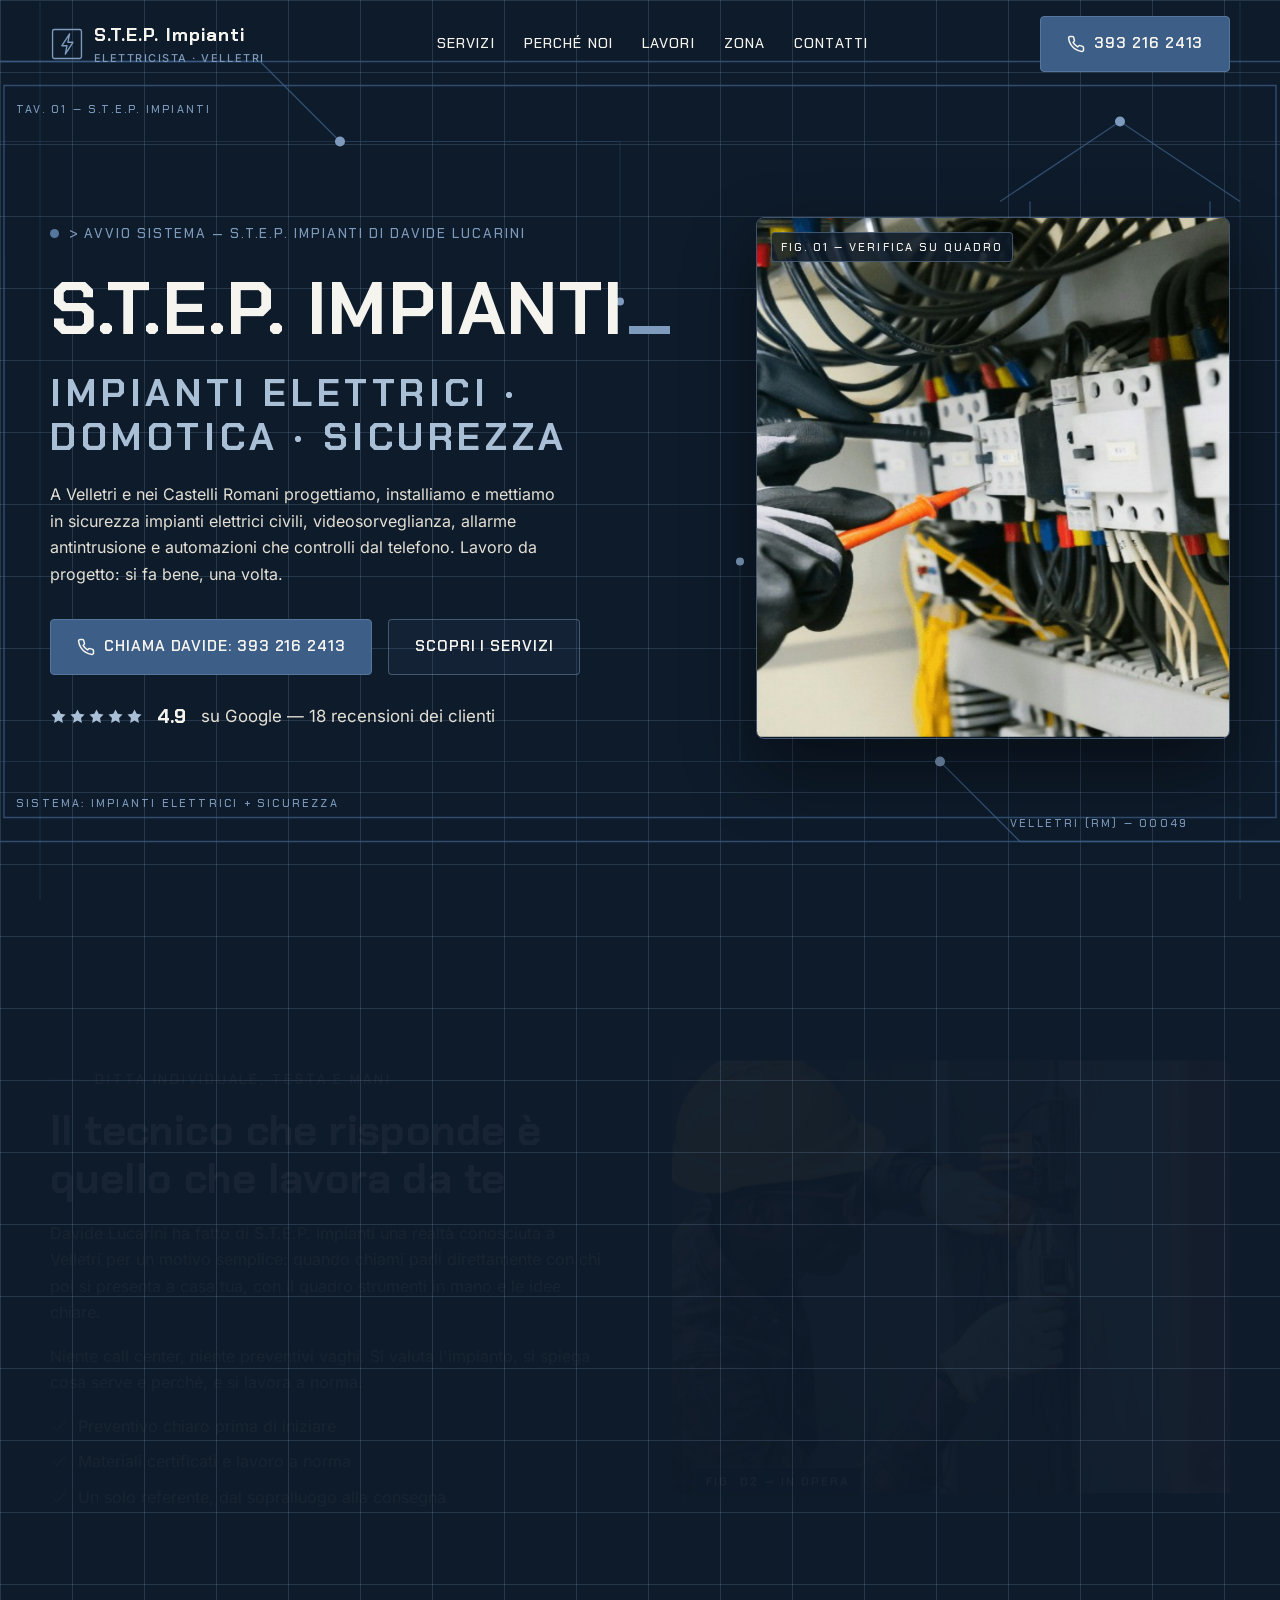
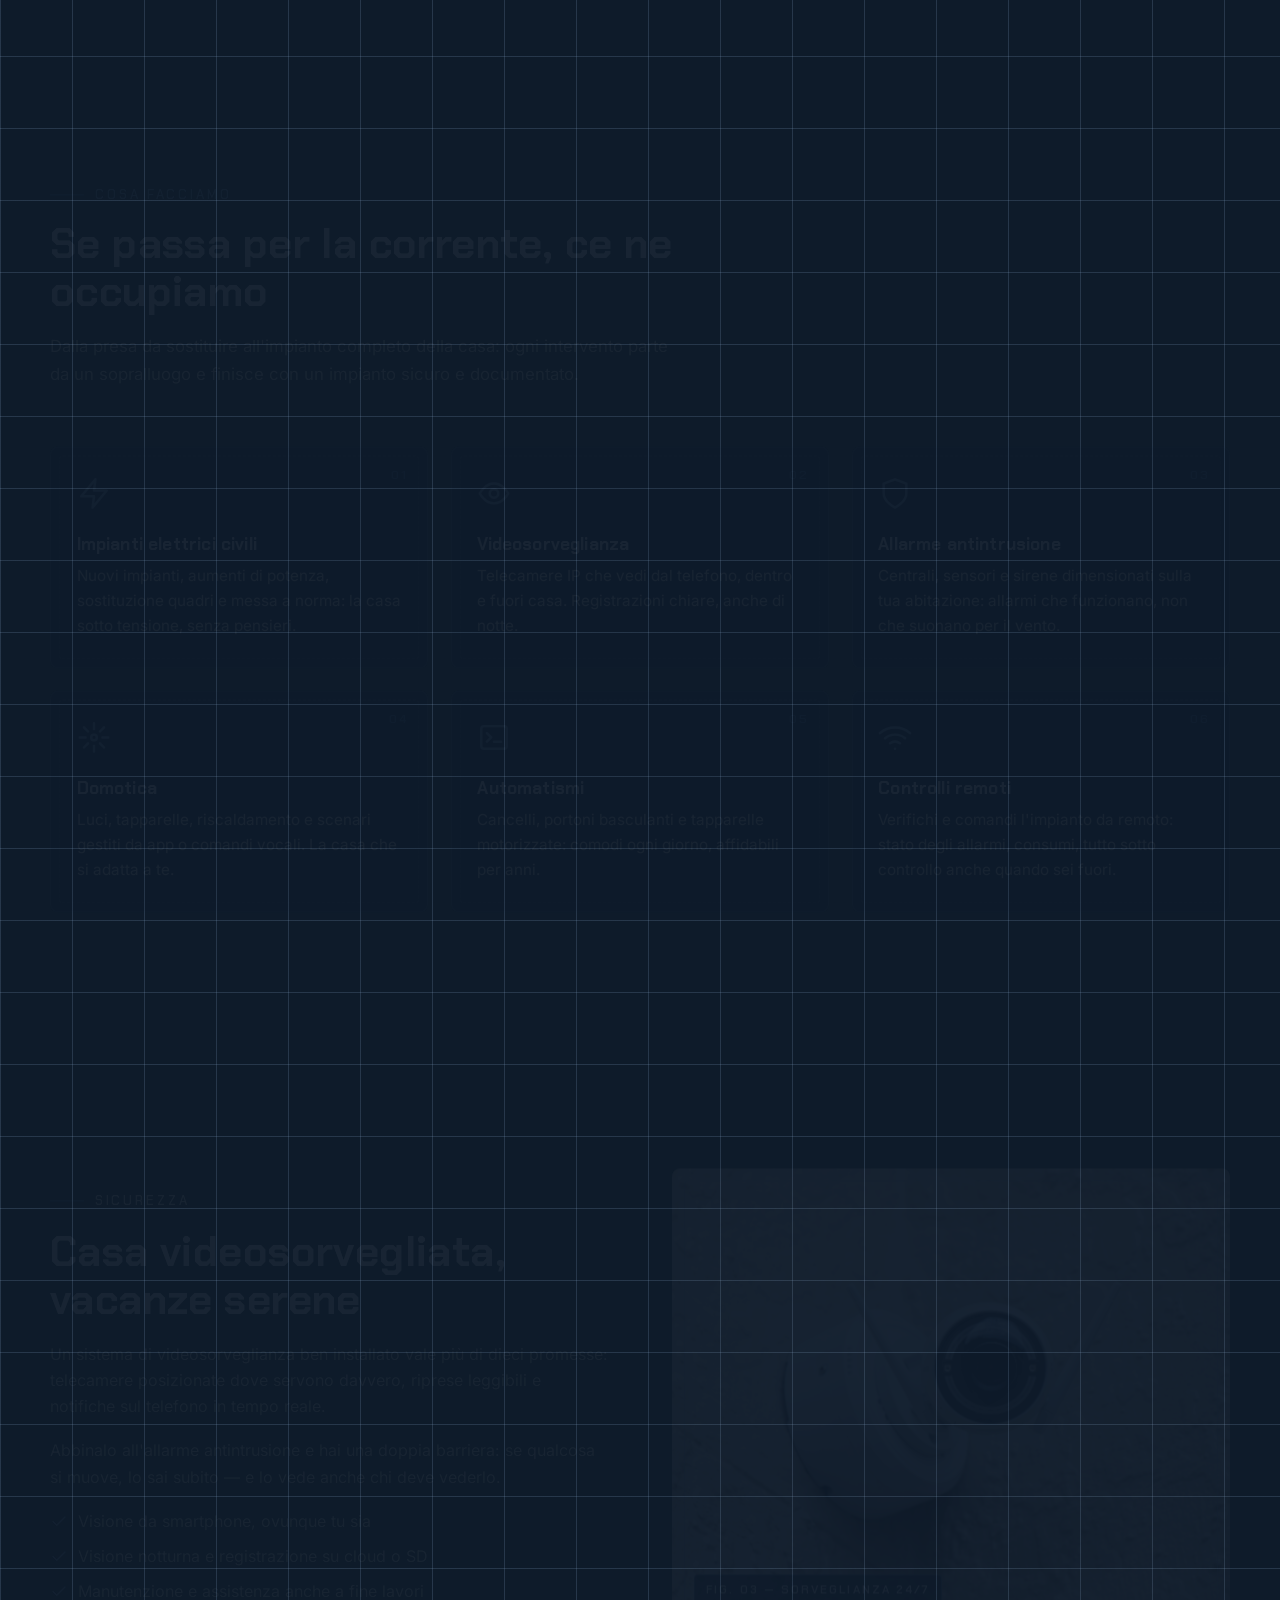
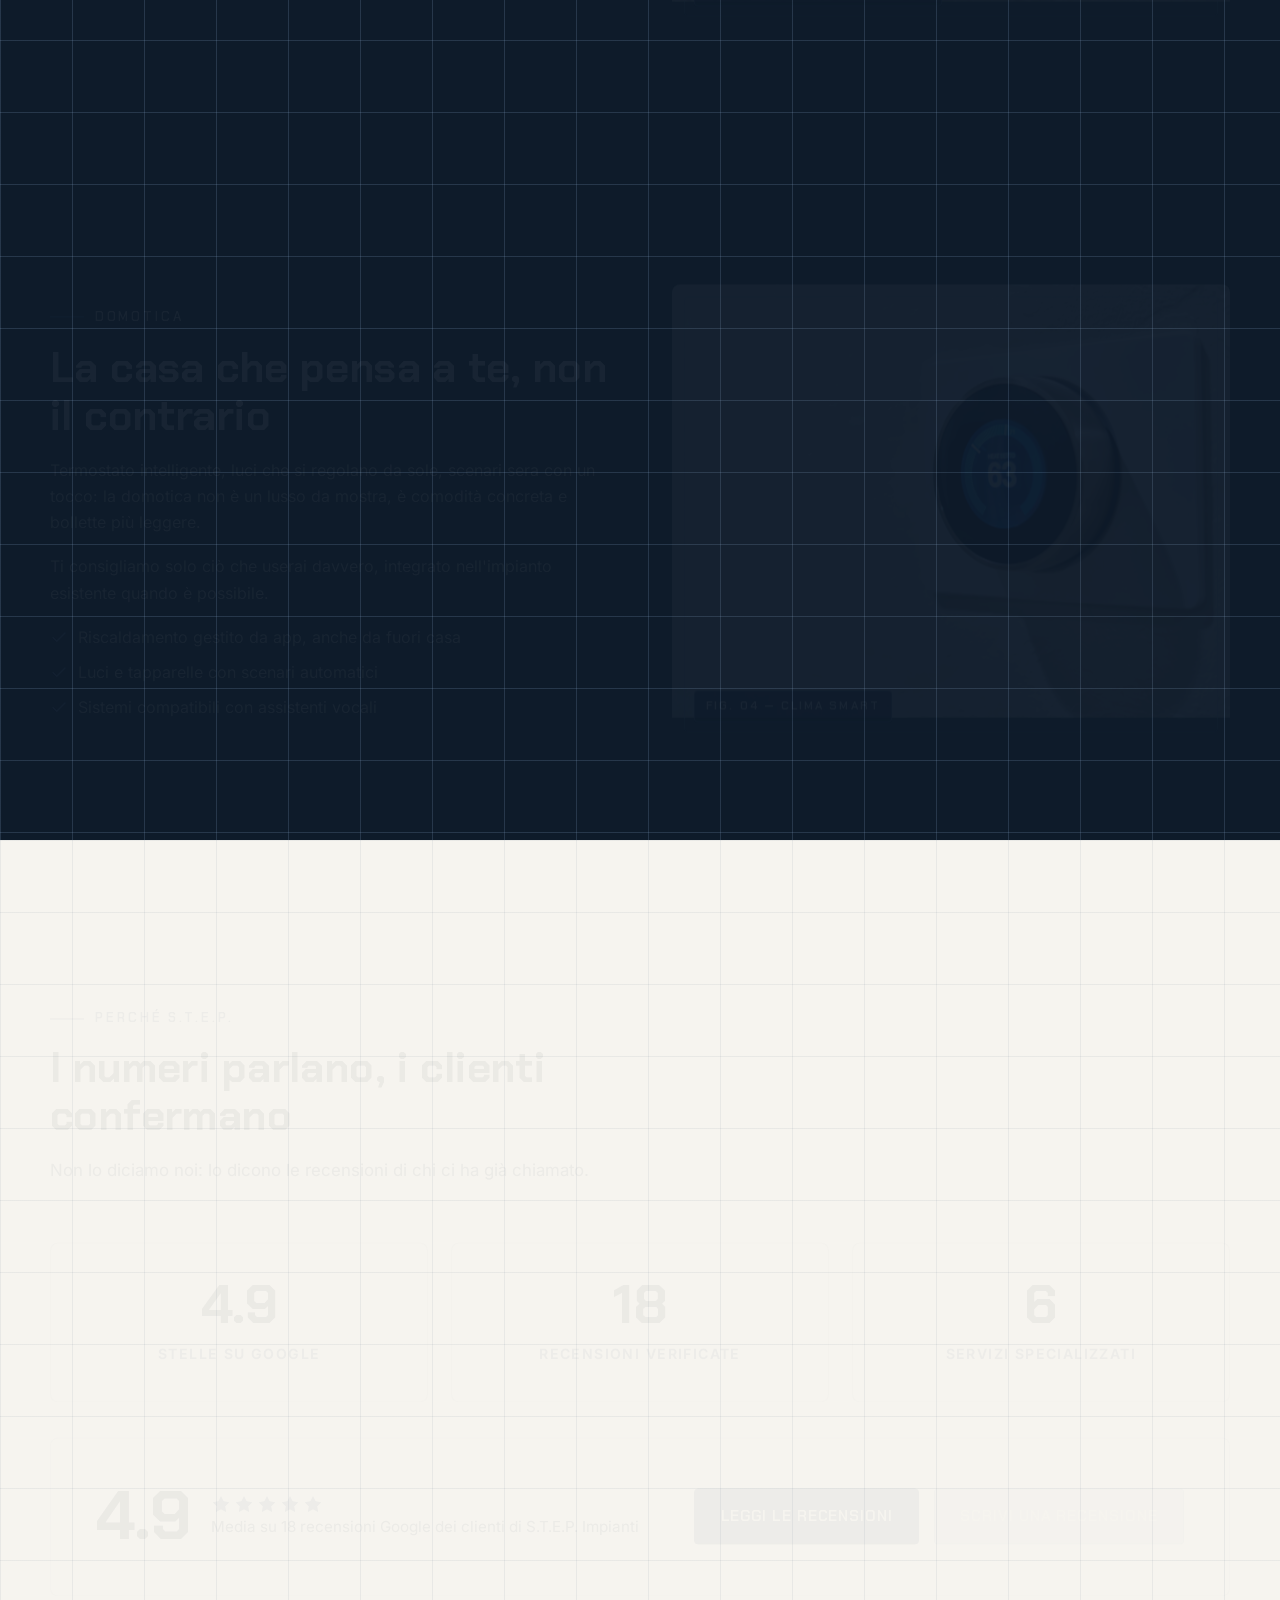
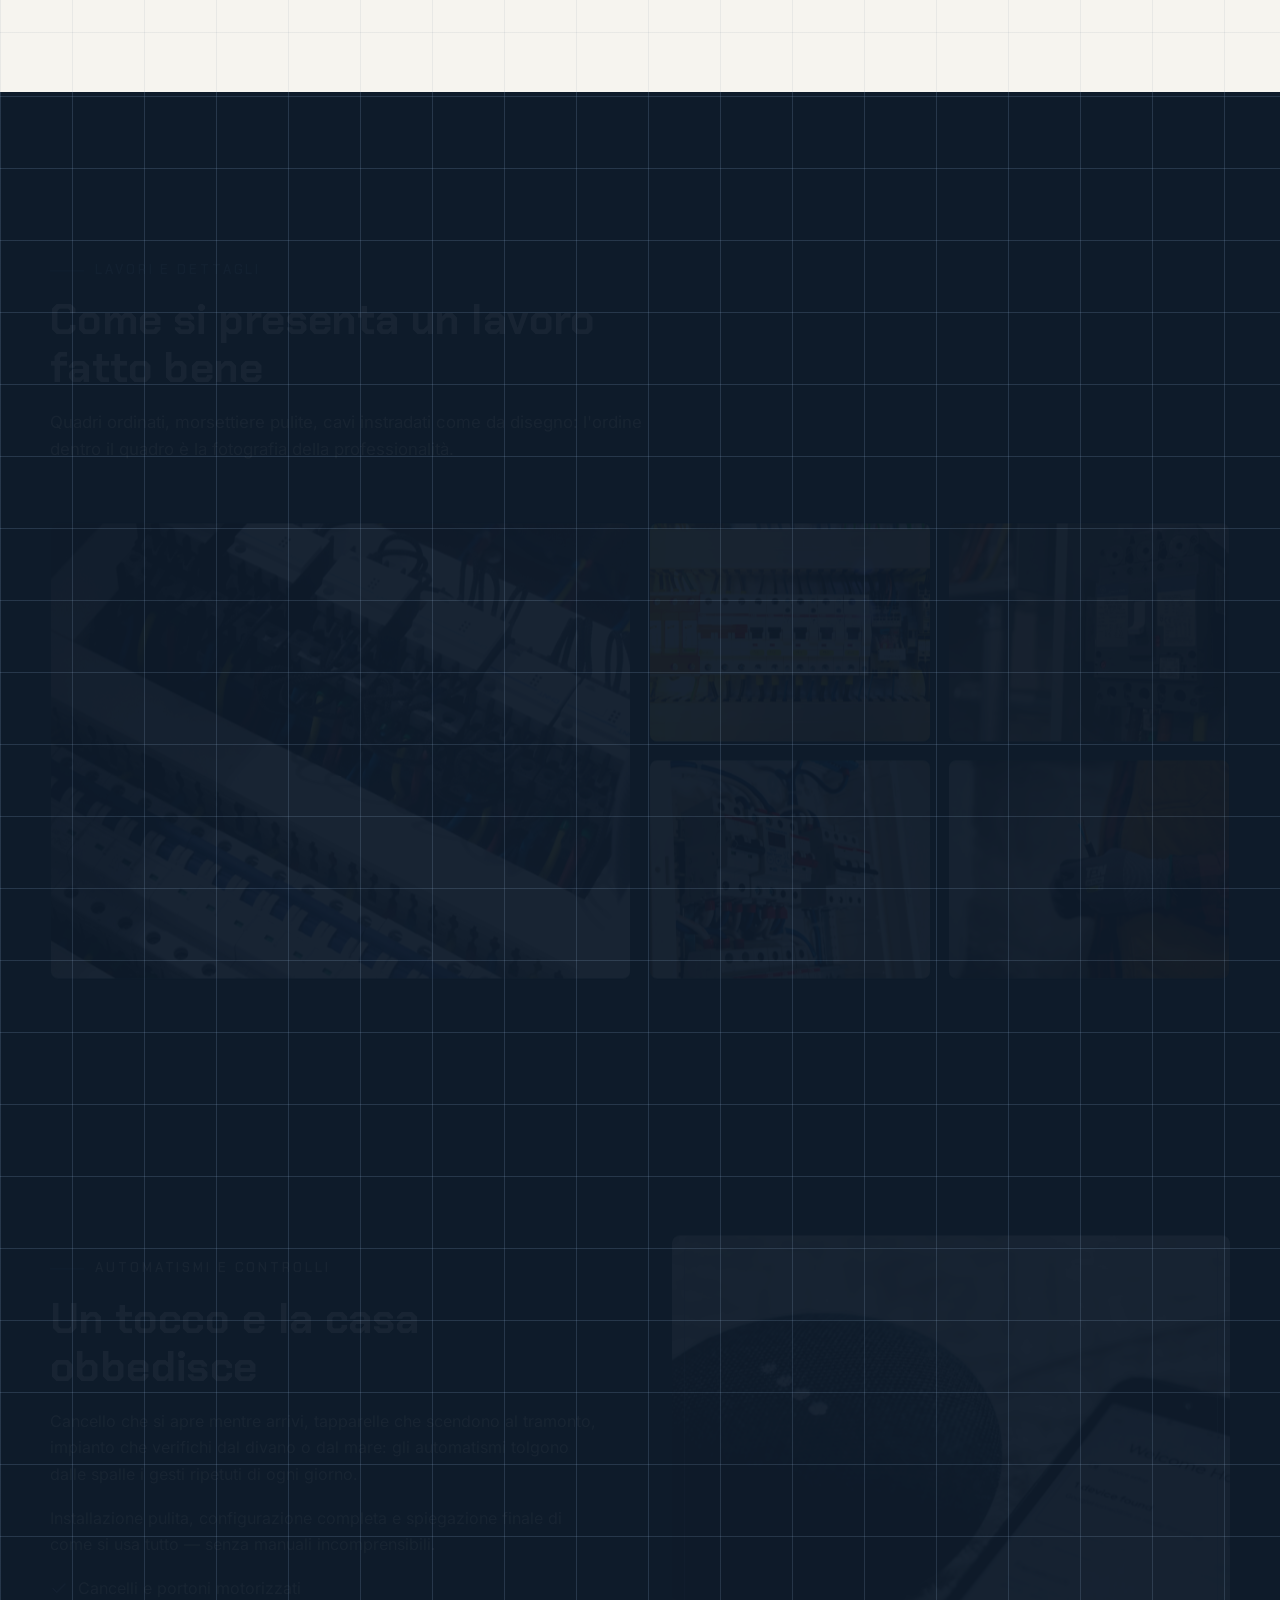
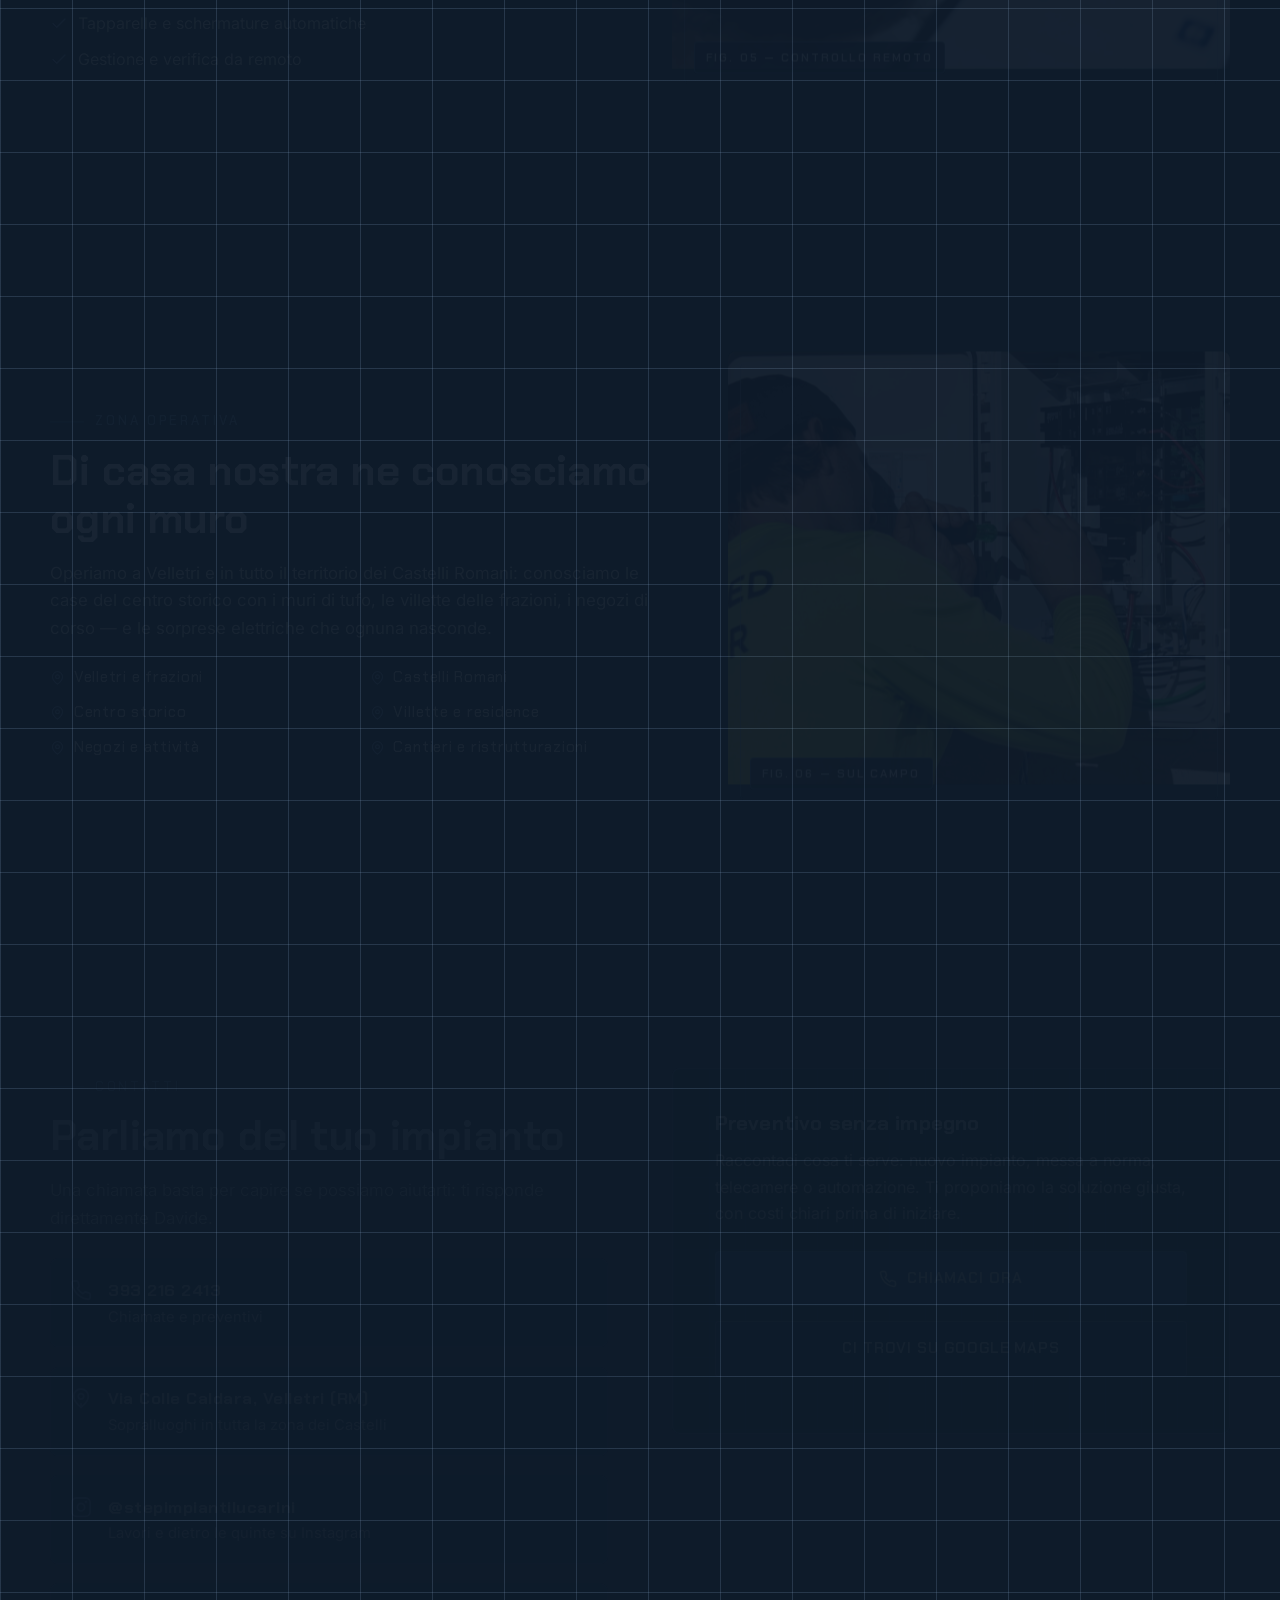
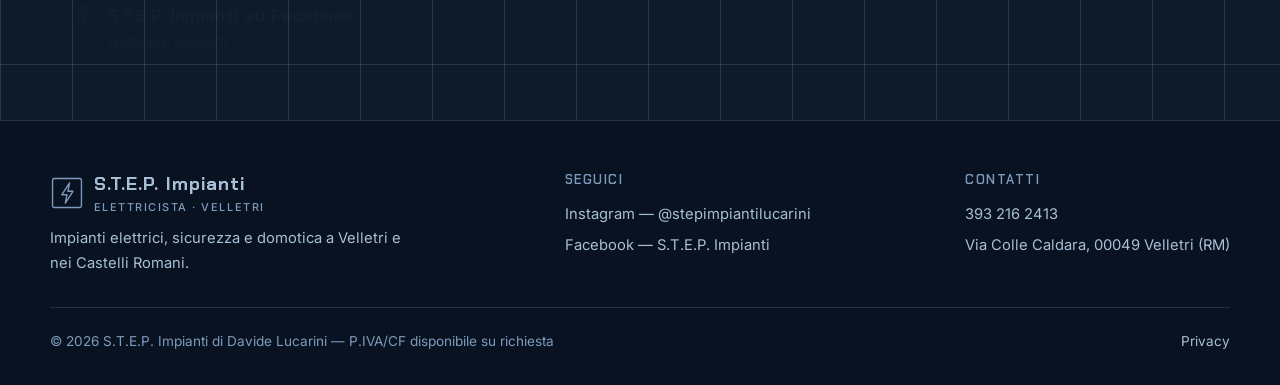
==== index.html @ d6578de4 "Sito demo STEP Impianti — one-page premium (GSAP+Lenis, blueprint tecnico)" ====
<!DOCTYPE html>
<html lang="it">
<head>
<meta charset="UTF-8">
<meta name="viewport" content="width=device-width, initial-scale=1.0">
<title>S.T.E.P. Impianti — Elettricista a Velletri | Impianti, Domotica, Sicurezza</title>
<meta name="description" content="S.T.E.P. Impianti di Davide Lucarini, elettricista a Velletri: impianti elettrici civili, videosorveglianza, allarme antintrusione, domotica e automatismi. 4.9 stelle su Google. Chiama il 393 216 2413 per un preventivo.">
<link rel="canonical" href="https://dawiddroz.github.io/step-impianti-velletri/">
<meta property="og:type" content="website">
<meta property="og:title" content="S.T.E.P. Impianti — Elettricista a Velletri">
<meta property="og:description" content="Impianti elettrici, videosorveglianza, domotica e automatismi a Velletri e nei Castelli Romani. 4.9 stelle su 18 recensioni Google.">
<meta property="og:url" content="https://dawiddroz.github.io/step-impianti-velletri/">
<meta property="og:image" content="https://dawiddroz.github.io/step-impianti-velletri/img/hero-impianto.jpg">
<meta property="og:locale" content="it_IT">
<meta name="theme-color" content="#0E1B2A">

<link rel="preload" href="fonts/ChakraPetch-700.woff2" as="font" type="font/woff2" crossorigin>
<link rel="preload" href="fonts/Inter-400.woff2" as="font" type="font/woff2" crossorigin>
<link rel="stylesheet" href="fonts/fonts.css">
<link rel="stylesheet" href="css/variables.css">
<link rel="stylesheet" href="css/base.css">
<link rel="stylesheet" href="css/components.css">
<link rel="icon" href="data:image/svg+xml,%3Csvg xmlns='http://www.w3.org/2000/svg' viewBox='0 0 32 32'%3E%3Crect width='32' height='32' fill='%230E1B2A'/%3E%3Cpath d='M18 4 8 18h6l-2 10L24 13h-6l2-9z' fill='%237E9BBD'/%3E%3C/svg%3E">
<script>document.documentElement.classList.add('js');</script>
<style>
  /* Anti-flash: nascosto solo se JS è attivo; noscript + safety net ripristinano */
  html.js [data-reveal] { opacity: 0; }
</style>
<noscript><style>html.js [data-reveal] { opacity: 1 !important; }</style></noscript>

<script type="application/ld+json">
{
  "@context": "https://schema.org",
  "@type": "LocalBusiness",
  "@id": "https://dawiddroz.github.io/step-impianti-velletri/#business",
  "name": "S.T.E.P. Impianti di Davide Lucarini",
  "description": "Impianti elettrici civili, videosorveglianza, allarme antintrusione, domotica e automatismi a Velletri e nei Castelli Romani.",
  "telephone": "+393932162413",
  "url": "https://dawiddroz.github.io/step-impianti-velletri/",
  "image": "https://dawiddroz.github.io/step-impianti-velletri/img/hero-impianto.jpg",
  "priceRange": "$$",
  "address": {
    "@type": "PostalAddress",
    "streetAddress": "Via Colle Caldara",
    "addressLocality": "Velletri",
    "postalCode": "00049",
    "addressRegion": "RM",
    "addressCountry": "IT"
  },
  "geo": { "@type": "GeoCoordinates", "latitude": 41.6928763, "longitude": 12.7586155 },
  "sameAs": [
    "https://www.instagram.com/stepimpiantilucarini",
    "https://www.facebook.com/stepimpiantilucarini"
  ],
  "aggregateRating": {
    "@type": "AggregateRating",
    "ratingValue": "4.9",
    "reviewCount": "18",
    "bestRating": "5"
  },
  "makesOffer": [
    { "@type": "Offer", "itemOffered": { "@type": "Service", "name": "Impianti elettrici civili" } },
    { "@type": "Offer", "itemOffered": { "@type": "Service", "name": "Videosorveglianza" } },
    { "@type": "Offer", "itemOffered": { "@type": "Service", "name": "Allarme antintrusione" } },
    { "@type": "Offer", "itemOffered": { "@type": "Service", "name": "Domotica" } },
    { "@type": "Offer", "itemOffered": { "@type": "Service", "name": "Automatismi e controlli remoti" } }
  ]
}
</script>
</head>
<body>

<!-- ============ NAVBAR ============ -->
<header class="navbar" id="navbar">
  <div class="container navbar__inner">
    <a class="brand" href="#top" aria-label="S.T.E.P. Impianti — torna su">
      <svg class="brand__mark" viewBox="0 0 40 40" fill="none" stroke="currentColor" stroke-width="1.6" aria-hidden="true">
        <rect x="3" y="3" width="34" height="34" rx="2"/>
        <path d="M23 8 14 22h6l-2 10 9-14h-6l2-10z" stroke-linejoin="round"/>
      </svg>
      <span>S.T.E.P. Impianti<small>Elettricista · Velletri</small></span>
    </a>
    <nav class="nav-links" id="navLinks" aria-label="Navigazione principale">
      <a href="#servizi">Servizi</a>
      <a href="#perche">Perché noi</a>
      <a href="#galleria">Lavori</a>
      <a href="#zona">Zona</a>
      <a href="#contatti">Contatti</a>
    </nav>
    <a class="btn btn--primary navbar__cta" href="tel:+393932162413">
      <svg viewBox="0 0 24 24" fill="none" stroke="currentColor" stroke-width="2" stroke-linecap="round" stroke-linejoin="round" aria-hidden="true"><path d="M22 16.92v3a2 2 0 0 1-2.18 2 19.79 19.79 0 0 1-8.63-3.07 19.5 19.5 0 0 1-6-6 19.79 19.79 0 0 1-3.07-8.67A2 2 0 0 1 4.11 2h3a2 2 0 0 1 2 1.72c.13.96.36 1.9.7 2.81a2 2 0 0 1-.45 2.11L8.09 9.91a16 16 0 0 0 6 6l1.27-1.27a2 2 0 0 1 2.11-.45c.91.34 1.85.57 2.81.7A2 2 0 0 1 22 16.92z"/></svg>
      393 216 2413
    </a>
    <button class="nav-toggle" id="navToggle" aria-expanded="false" aria-controls="navLinks" aria-label="Apri menu">
      <svg viewBox="0 0 24 24" width="20" height="20" fill="none" stroke="currentColor" stroke-width="2" stroke-linecap="round" aria-hidden="true"><path d="M3 6h18M3 12h18M3 18h18"/></svg>
    </button>
  </div>
</header>

<main id="top">

<!-- ============ HERO — firma: griglia blueprint che si disegna + typing ============ -->
<section class="hero" id="hero">
  <svg class="hero__grid-svg" id="blueprintSvg" viewBox="0 0 1440 900" preserveAspectRatio="xMidYMid slice" aria-hidden="true">
    <!-- reticolo principale -->
    <path class="bp-line bp-line--dim" d="M120 0 V900"/>
    <path class="bp-line bp-line--dim" d="M1320 0 V900"/>
    <path class="bp-line bp-line--dim" d="M0 140 H1440"/>
    <path class="bp-line bp-line--dim" d="M0 760 H1440"/>
    <!-- cornice progetto -->
    <path class="bp-line" d="M60 60 H1380 V840 H60 Z"/>
    <path class="bp-line" d="M84 84 H1356 V816 H84 Z"/>
    <!-- traguardi/circuiti -->
    <path class="bp-line" d="M60 60 L340 60 L420 140"/>
    <path class="bp-line" d="M1380 840 L1100 840 L1020 760"/>
    <path class="bp-line bp-line--dim" d="M420 140 H700 V300"/>
    <path class="bp-line bp-line--dim" d="M1020 760 H820 V560"/>
    <!-- simbolo casa tecnica -->
    <path class="bp-line" d="M1080 200 L1200 120 L1320 200"/>
    <path class="bp-line" d="M1110 200 V320 H1290 V200"/>
    <path class="bp-line bp-line--dim" d="M1140 320 V260 H1200 V320"/>
    <path class="bp-line bp-line--dim" d="M1230 250 H1265 M1230 280 H1265"/>
    <!-- fulmine -->
    <path class="bp-line" d="M1196 236 L1176 276 H1196 L1184 308 L1216 262 H1196 L1208 236 Z"/>
    <!-- nodi -->
    <circle class="bp-node" cx="420" cy="140" r="5"/>
    <circle class="bp-node" cx="1020" cy="760" r="5"/>
    <circle class="bp-node" cx="700" cy="300" r="4"/>
    <circle class="bp-node" cx="820" cy="560" r="4"/>
    <circle class="bp-node" cx="1200" cy="120" r="5"/>
    <!-- scritte da tavolo tecnico -->
    <text class="bp-label" x="96" y="806">SISTEMA: IMPIANTI ELETTRICI + SICUREZZA</text>
    <text class="bp-label" x="1090" y="826">VELLETRI (RM) — 00049</text>
    <text class="bp-label" x="96" y="112">TAV. 01 — S.T.E.P. IMPIANTI</text>
  </svg>

  <div class="container hero__inner">
    <div class="hero__copy">
      <p class="hero__terminal" data-reveal>&gt; AVVIO SISTEMA — S.T.E.P. IMPIANTI DI DAVIDE LUCARINI</p>
      <h1 class="hero__title">
        <span class="type-line" id="typeLine"><span class="caret" id="typeCaret"></span></span>
        <span class="reveal-line" data-reveal>IMPIANTI ELETTRICI · DOMOTICA · SICUREZZA</span>
      </h1>
      <p class="hero__sub" data-reveal>A Velletri e nei Castelli Romani progettiamo, installiamo e mettiamo in sicurezza impianti elettrici civili, videosorveglianza, allarme antintrusione e automazioni che controlli dal telefono. Lavoro da progetto: si fa bene, una volta.</p>
      <div class="hero__cta" data-reveal>
        <a class="btn btn--primary" href="tel:+393932162413">
          <svg viewBox="0 0 24 24" fill="none" stroke="currentColor" stroke-width="2" stroke-linecap="round" stroke-linejoin="round" aria-hidden="true"><path d="M22 16.92v3a2 2 0 0 1-2.18 2 19.79 19.79 0 0 1-8.63-3.07 19.5 19.5 0 0 1-6-6 19.79 19.79 0 0 1-3.07-8.67A2 2 0 0 1 4.11 2h3a2 2 0 0 1 2 1.72c.13.96.36 1.9.7 2.81a2 2 0 0 1-.45 2.11L8.09 9.91a16 16 0 0 0 6 6l1.27-1.27a2 2 0 0 1 2.11-.45c.91.34 1.85.57 2.81.7A2 2 0 0 1 22 16.92z"/></svg>
          Chiama Davide: 393 216 2413
        </a>
        <a class="btn btn--ghost" href="#servizi">Scopri i servizi</a>
      </div>
      <div class="hero__rating" data-reveal>
        <span class="stars" aria-hidden="true">
          <svg viewBox="0 0 24 24" fill="currentColor"><path d="M12 2l3.09 6.26L22 9.27l-5 4.87 1.18 6.88L12 17.77l-6.18 3.25L7 14.14 2 9.27l6.91-1.01z"/></svg>
          <svg viewBox="0 0 24 24" fill="currentColor"><path d="M12 2l3.09 6.26L22 9.27l-5 4.87 1.18 6.88L12 17.77l-6.18 3.25L7 14.14 2 9.27l6.91-1.01z"/></svg>
          <svg viewBox="0 0 24 24" fill="currentColor"><path d="M12 2l3.09 6.26L22 9.27l-5 4.87 1.18 6.88L12 17.77l-6.18 3.25L7 14.14 2 9.27l6.91-1.01z"/></svg>
          <svg viewBox="0 0 24 24" fill="currentColor"><path d="M12 2l3.09 6.26L22 9.27l-5 4.87 1.18 6.88L12 17.77l-6.18 3.25L7 14.14 2 9.27l6.91-1.01z"/></svg>
          <svg viewBox="0 0 24 24" fill="currentColor"><path d="M12 2l3.09 6.26L22 9.27l-5 4.87 1.18 6.88L12 17.77l-6.18 3.25L7 14.14 2 9.27l6.91-1.01z"/></svg>
        </span>
        <strong><span data-counter="4.9" data-decimals="1">0.0</span></strong>
        <span class="lead">su Google — <span data-counter="18">0</span> recensioni dei clienti</span>
      </div>
    </div>
    <figure class="hero__media" data-reveal data-parallax>
      <img src="img/hero-impianto.jpg" alt="Tecnico al lavoro su quadro elettrico con multimetro" width="1600" height="1200" fetchpriority="high">
      <figcaption>FIG. 01 — VERIFICA SU QUADRO</figcaption>
    </figure>
  </div>
</section>

<!-- ============ CHI SIAMO ============ -->
<section class="section" id="chi-siamo">
  <div class="container zigzag">
    <div class="zigzag__body" data-reveal>
      <p class="kicker">Ditta individuale, testa e mani</p>
      <h2 class="section-title">Il tecnico che risponde è quello che lavora da te</h2>
      <p>Davide Lucarini ha fatto di S.T.E.P. Impianti una realtà conosciuta a Velletri per un motivo semplice: quando chiami parli direttamente con chi poi si presenta a casa tua, con il quadro strumenti in mano e le idee chiare.</p>
      <p>Niente call center, niente preventivi vaghi. Si valuta l'impianto, si spiega cosa serve e perché, e si lavora a norma.</p>
      <ul class="check-list">
        <li><svg viewBox="0 0 24 24" fill="none" stroke="currentColor" stroke-width="2" stroke-linecap="round" stroke-linejoin="round"><path d="M20 6 9 17l-5-5"/></svg>Preventivo chiaro prima di iniziare</li>
        <li><svg viewBox="0 0 24 24" fill="none" stroke="currentColor" stroke-width="2" stroke-linecap="round" stroke-linejoin="round"><path d="M20 6 9 17l-5-5"/></svg>Materiali certificati e lavoro a norma</li>
        <li><svg viewBox="0 0 24 24" fill="none" stroke="currentColor" stroke-width="2" stroke-linecap="round" stroke-linejoin="round"><path d="M20 6 9 17l-5-5"/></svg>Un solo referente, dal sopralluogo alla consegna</li>
      </ul>
    </div>
    <figure class="zigzag__media" data-reveal data-parallax>
      <img src="img/lavoro-cablaggi.jpg" alt="Elettricista con casco al lavoro sui cablaggi" loading="lazy" width="1600" height="1068">
      <span class="fig-tag">FIG. 02 — IN OPERA</span>
    </figure>
  </div>
</section>

<!-- ============ SERVIZI ============ -->
<section class="section" id="servizi">
  <div class="container">
    <div class="section-head" data-reveal>
      <p class="kicker">Cosa facciamo</p>
      <h2 class="section-title">Se passa per la corrente, ce ne occupiamo</h2>
      <p class="lead">Dalla presa da sostituire all'impianto completo della casa: ogni intervento parte da un sopralluogo e finisce con un impianto sicuro e documentato.</p>
    </div>
    <div class="services-grid" id="servicesGrid">
      <article class="service-card" data-reveal>
        <span class="card-num">01</span>
        <svg viewBox="0 0 24 24" fill="none" stroke="currentColor" stroke-width="1.7" stroke-linecap="round" stroke-linejoin="round" aria-hidden="true"><path d="M13 2 3 14h9l-1 8 10-12h-9l1-8z"/></svg>
        <h3>Impianti elettrici civili</h3>
        <p>Nuovi impianti, aumenti di potenza, sostituzione quadri e messa a norma: la casa sotto tensione, senza pensieri.</p>
      </article>
      <article class="service-card" data-reveal>
        <span class="card-num">02</span>
        <svg viewBox="0 0 24 24" fill="none" stroke="currentColor" stroke-width="1.7" stroke-linecap="round" stroke-linejoin="round" aria-hidden="true"><path d="M2 12s3.5-7 10-7 10 7 10 7-3.5 7-10 7-10-7-10-7z"/><circle cx="12" cy="12" r="3"/></svg>
        <h3>Videosorveglianza</h3>
        <p>Telecamere IP che vedi dal telefono, dentro e fuori casa. Registrazioni chiare, anche di notte.</p>
      </article>
      <article class="service-card" data-reveal>
        <span class="card-num">03</span>
        <svg viewBox="0 0 24 24" fill="none" stroke="currentColor" stroke-width="1.7" stroke-linecap="round" stroke-linejoin="round" aria-hidden="true"><path d="M12 22s8-4 8-10V5l-8-3-8 3v7c0 6 8 10 8 10z"/></svg>
        <h3>Allarme antintrusione</h3>
        <p>Centrali, sensori e sirene dimensionati sulla tua abitazione: allarmi che funzionano, non che suonano per il vento.</p>
      </article>
      <article class="service-card" data-reveal>
        <span class="card-num">04</span>
        <svg viewBox="0 0 24 24" fill="none" stroke="currentColor" stroke-width="1.7" stroke-linecap="round" stroke-linejoin="round" aria-hidden="true"><circle cx="12" cy="12" r="2"/><path d="M12 2v4M12 18v4M2 12h4M18 12h4M4.9 4.9l2.9 2.9M16.2 16.2l2.9 2.9M4.9 19.1l2.9-2.9M16.2 7.8l2.9-2.9"/></svg>
        <h3>Domotica</h3>
        <p>Luci, tapparelle, riscaldamento e scenari gestiti da app o comandi vocali. La casa che si adatta a te.</p>
      </article>
      <article class="service-card" data-reveal>
        <span class="card-num">05</span>
        <svg viewBox="0 0 24 24" fill="none" stroke="currentColor" stroke-width="1.7" stroke-linecap="round" stroke-linejoin="round" aria-hidden="true"><rect x="3" y="4" width="18" height="16" rx="2"/><path d="M7 9l3 3-3 3M12 15h5"/></svg>
        <h3>Automatismi</h3>
        <p>Cancelli, portoni basculanti e tapparelle motorizzate: comodi ogni giorno, affidabili per anni.</p>
      </article>
      <article class="service-card" data-reveal>
        <span class="card-num">06</span>
        <svg viewBox="0 0 24 24" fill="none" stroke="currentColor" stroke-width="1.7" stroke-linecap="round" stroke-linejoin="round" aria-hidden="true"><path d="M5 12.55a11 11 0 0 1 14.08 0M8.53 16.11a6 6 0 0 1 6.95 0M12 20h.01"/><path d="M1.42 9a16 16 0 0 1 21.16 0"/></svg>
        <h3>Controlli remoti</h3>
        <p>Verifichi e comandi l'impianto da remoto: stato degli allarmi, consumi, tutto sotto controllo anche quando sei fuori.</p>
      </article>
    </div>
  </div>
</section>

<!-- ============ ZIGZAG: SICUREZZA ============ -->
<section class="section" id="sicurezza">
  <div class="container zigzag zigzag--flip">
    <figure class="zigzag__media" data-reveal data-parallax>
      <img src="img/camera-sicurezza.jpg" alt="Telecamera di videosorveglianza montata su muro esterno" loading="lazy" width="1600" height="1067">
      <span class="fig-tag">FIG. 03 — SORVEGLIANZA 24/7</span>
    </figure>
    <div class="zigzag__body" data-reveal>
      <p class="kicker">Sicurezza</p>
      <h2 class="section-title">Casa videosorvegliata, vacanze serene</h2>
      <p>Un sistema di videosorveglianza ben installato vale più di dieci promesse: telecamere posizionate dove servono davvero, riprese leggibili e notifiche sul telefono in tempo reale.</p>
      <p>Abbinalo all'allarme antintrusione e hai una doppia barriera: se qualcosa si muove, lo sai subito — e lo vede anche chi deve vederlo.</p>
      <ul class="check-list">
        <li><svg viewBox="0 0 24 24" fill="none" stroke="currentColor" stroke-width="2" stroke-linecap="round" stroke-linejoin="round"><path d="M20 6 9 17l-5-5"/></svg>Visione da smartphone, ovunque tu sia</li>
        <li><svg viewBox="0 0 24 24" fill="none" stroke="currentColor" stroke-width="2" stroke-linecap="round" stroke-linejoin="round"><path d="M20 6 9 17l-5-5"/></svg>Visione notturna e registrazione su cloud o SD</li>
        <li><svg viewBox="0 0 24 24" fill="none" stroke="currentColor" stroke-width="2" stroke-linecap="round" stroke-linejoin="round"><path d="M20 6 9 17l-5-5"/></svg>Manutenzione e assistenza anche a fine lavori</li>
      </ul>
    </div>
  </div>
</section>

<!-- ============ ZIGZAG: DOMOTICA ============ -->
<section class="section" id="domotica">
  <div class="container zigzag">
    <div class="zigzag__body" data-reveal>
      <p class="kicker">Domotica</p>
      <h2 class="section-title">La casa che pensa a te, non il contrario</h2>
      <p>Termostato intelligente, luci che si regolano da sole, scenari sera con un tocco: la domotica non è un lusso da mostra, è comodità concreta e bollette più leggere.</p>
      <p>Ti consigliamo solo ciò che userai davvero, integrato nell'impianto esistente quando è possibile.</p>
      <ul class="check-list">
        <li><svg viewBox="0 0 24 24" fill="none" stroke="currentColor" stroke-width="2" stroke-linecap="round" stroke-linejoin="round"><path d="M20 6 9 17l-5-5"/></svg>Riscaldamento gestito da app, anche da fuori casa</li>
        <li><svg viewBox="0 0 24 24" fill="none" stroke="currentColor" stroke-width="2" stroke-linecap="round" stroke-linejoin="round"><path d="M20 6 9 17l-5-5"/></svg>Luci e tapparelle con scenari automatici</li>
        <li><svg viewBox="0 0 24 24" fill="none" stroke="currentColor" stroke-width="2" stroke-linecap="round" stroke-linejoin="round"><path d="M20 6 9 17l-5-5"/></svg>Sistemi compatibili con assistenti vocali</li>
      </ul>
    </div>
    <figure class="zigzag__media" data-reveal data-parallax>
      <img src="img/termostato.jpg" alt="Termostato intelligente a muro che mostra la temperatura" loading="lazy" width="1600" height="1067">
      <span class="fig-tag">FIG. 04 — CLIMA SMART</span>
    </figure>
  </div>
</section>

<!-- ============ NUMERI (banda avorio) ============ -->
<section class="section band-ivory" id="perche">
  <div class="container">
    <div class="section-head" data-reveal>
      <p class="kicker">Perché S.T.E.P.</p>
      <h2 class="section-title">I numeri parlano, i clienti confermano</h2>
      <p class="lead">Non lo diciamo noi: lo dicono le recensioni di chi ci ha già chiamato.</p>
    </div>
    <div class="stats-grid">
      <div class="stat" data-reveal>
        <div class="stat__num"><span data-counter="4.9" data-decimals="1">0.0</span></div>
        <div class="stat__label">Stelle su Google</div>
      </div>
      <div class="stat" data-reveal>
        <div class="stat__num"><span data-counter="18">0</span></div>
        <div class="stat__label">Recensioni verificate</div>
      </div>
      <div class="stat" data-reveal>
        <div class="stat__num"><span data-counter="6">0</span></div>
        <div class="stat__label">Servizi specializzati</div>
      </div>
    </div>
    <div class="reviews-box" style="margin-top: 2.2rem;" data-reveal>
      <div class="score">
        <div class="score__num">4.9</div>
        <div>
          <div class="stars" aria-hidden="true">
            <svg viewBox="0 0 24 24" fill="currentColor"><path d="M12 2l3.09 6.26L22 9.27l-5 4.87 1.18 6.88L12 17.77l-6.18 3.25L7 14.14 2 9.27l6.91-1.01z"/></svg>
            <svg viewBox="0 0 24 24" fill="currentColor"><path d="M12 2l3.09 6.26L22 9.27l-5 4.87 1.18 6.88L12 17.77l-6.18 3.25L7 14.14 2 9.27l6.91-1.01z"/></svg>
            <svg viewBox="0 0 24 24" fill="currentColor"><path d="M12 2l3.09 6.26L22 9.27l-5 4.87 1.18 6.88L12 17.77l-6.18 3.25L7 14.14 2 9.27l6.91-1.01z"/></svg>
            <svg viewBox="0 0 24 24" fill="currentColor"><path d="M12 2l3.09 6.26L22 9.27l-5 4.87 1.18 6.88L12 17.77l-6.18 3.25L7 14.14 2 9.27l6.91-1.01z"/></svg>
            <svg viewBox="0 0 24 24" fill="currentColor"><path d="M12 2l3.09 6.26L22 9.27l-5 4.87 1.18 6.88L12 17.77l-6.18 3.25L7 14.14 2 9.27l6.91-1.01z"/></svg>
          </div>
          <p>Media su 18 recensioni Google dei clienti di S.T.E.P. Impianti</p>
        </div>
      </div>
      <div class="actions">
        <a class="btn btn--primary" href="https://www.google.com/maps/search/?api=1&amp;query=S.T.E.P.+Impianti+di+Davide+Lucarini+Velletri" target="_blank" rel="noopener">Leggi le recensioni</a>
        <a class="btn btn--ghost" href="https://www.google.com/maps/search/?api=1&amp;query=S.T.E.P.+Impianti+di+Davide+Lucarini+Velletri" target="_blank" rel="noopener">Scrivi una recensione</a>
      </div>
    </div>
  </div>
</section>

<!-- ============ GALLERIA ============ -->
<section class="section" id="galleria">
  <div class="container">
    <div class="section-head" data-reveal>
      <p class="kicker">Lavori e dettagli</p>
      <h2 class="section-title">Come si presenta un lavoro fatto bene</h2>
      <p class="lead">Quadri ordinati, morsettiere pulite, cavi instradati come da disegno: l'ordine dentro il quadro è la fotografia della professionalità.</p>
    </div>
    <div class="gallery-grid" id="galleryGrid">
      <figure data-reveal><img src="img/morsettiere.jpg" alt="Morsettiere e cablaggi ordinati su guida DIN" loading="lazy" width="1600" height="1067"></figure>
      <figure data-reveal><img src="img/quadro-colori.jpg" alt="Quadro elettrico con interruttori e cablaggi colorati" loading="lazy" width="1600" height="2400"></figure>
      <figure data-reveal><img src="img/quadro-aperto.jpg" alt="Dettaglio di interruttore magnetotermico su quadro" loading="lazy" width="1600" height="1200"></figure>
      <figure data-reveal><img src="img/interruttori.jpg" alt="Interruttori differenziali in quadro elettrico" loading="lazy" width="1600" height="1200"></figure>
      <figure data-reveal><img src="img/cavi-mani.jpg" alt="Mani guantate di tecnico con cavi e utensili" loading="lazy" width="1600" height="1067"></figure>
    </div>
  </div>
</section>

<!-- ============ ZIGZAG: AUTOMATISMI ============ -->
<section class="section" id="automatismi">
  <div class="container zigzag zigzag--flip">
    <figure class="zigzag__media" data-reveal data-parallax>
      <img src="img/smart-speaker.jpg" alt="Smart speaker e smartphone per il controllo vocale della casa" loading="lazy" width="1600" height="1067">
      <span class="fig-tag">FIG. 05 — CONTROLLO REMOTO</span>
    </figure>
    <div class="zigzag__body" data-reveal>
      <p class="kicker">Automatismi e controlli</p>
      <h2 class="section-title">Un tocco e la casa obbedisce</h2>
      <p>Cancello che si apre mentre arrivi, tapparelle che scendono al tramonto, impianto che verifichi dal divano o dal mare: gli automatismi tolgono dalle spalle i gesti ripetuti di ogni giorno.</p>
      <p>Installazione pulita, configurazione completa e spiegazione finale di come si usa tutto — senza manuali incomprensibili.</p>
      <ul class="check-list">
        <li><svg viewBox="0 0 24 24" fill="none" stroke="currentColor" stroke-width="2" stroke-linecap="round" stroke-linejoin="round"><path d="M20 6 9 17l-5-5"/></svg>Cancelli e portoni motorizzati</li>
        <li><svg viewBox="0 0 24 24" fill="none" stroke="currentColor" stroke-width="2" stroke-linecap="round" stroke-linejoin="round"><path d="M20 6 9 17l-5-5"/></svg>Tapparelle e schermature automatiche</li>
        <li><svg viewBox="0 0 24 24" fill="none" stroke="currentColor" stroke-width="2" stroke-linecap="round" stroke-linejoin="round"><path d="M20 6 9 17l-5-5"/></svg>Gestione e verifica da remoto</li>
      </ul>
    </div>
  </div>
</section>

<!-- ============ ZONA ============ -->
<section class="section" id="zona">
  <div class="container zone-grid">
    <div data-reveal>
      <p class="kicker">Zona operativa</p>
      <h2 class="section-title">Di casa nostra ne conosciamo ogni muro</h2>
      <p class="lead" style="margin-top: 0.6rem;">Operiamo a Velletri e in tutto il territorio dei Castelli Romani: conosciamo le case del centro storico con i muri di tufo, le villette delle frazioni, i negozi di corso — e le sorprese elettriche che ognuna nasconde.</p>
      <ul class="zone-list">
        <li><svg viewBox="0 0 24 24" fill="none" stroke="currentColor" stroke-width="2" stroke-linecap="round" stroke-linejoin="round"><path d="M20 10c0 6-8 12-8 12s-8-6-8-12a8 8 0 0 1 16 0z"/><circle cx="12" cy="10" r="3"/></svg>Velletri e frazioni</li>
        <li><svg viewBox="0 0 24 24" fill="none" stroke="currentColor" stroke-width="2" stroke-linecap="round" stroke-linejoin="round"><path d="M20 10c0 6-8 12-8 12s-8-6-8-12a8 8 0 0 1 16 0z"/><circle cx="12" cy="10" r="3"/></svg>Castelli Romani</li>
        <li><svg viewBox="0 0 24 24" fill="none" stroke="currentColor" stroke-width="2" stroke-linecap="round" stroke-linejoin="round"><path d="M20 10c0 6-8 12-8 12s-8-6-8-12a8 8 0 0 1 16 0z"/><circle cx="12" cy="10" r="3"/></svg>Centro storico</li>
        <li><svg viewBox="0 0 24 24" fill="none" stroke="currentColor" stroke-width="2" stroke-linecap="round" stroke-linejoin="round"><path d="M20 10c0 6-8 12-8 12s-8-6-8-12a8 8 0 0 1 16 0z"/><circle cx="12" cy="10" r="3"/></svg>Villette e residence</li>
        <li><svg viewBox="0 0 24 24" fill="none" stroke="currentColor" stroke-width="2" stroke-linecap="round" stroke-linejoin="round"><path d="M20 10c0 6-8 12-8 12s-8-6-8-12a8 8 0 0 1 16 0z"/><circle cx="12" cy="10" r="3"/></svg>Negozi e attività</li>
        <li><svg viewBox="0 0 24 24" fill="none" stroke="currentColor" stroke-width="2" stroke-linecap="round" stroke-linejoin="round"><path d="M20 10c0 6-8 12-8 12s-8-6-8-12a8 8 0 0 1 16 0z"/><circle cx="12" cy="10" r="3"/></svg>Cantieri e ristrutturazioni</li>
      </ul>
    </div>
    <figure class="zigzag__media" data-reveal data-parallax>
      <img src="img/quadro-vite.jpg" alt="Tecnico al lavoro su quadro elettrico con cacciavite" loading="lazy" width="1600" height="900">
      <span class="fig-tag">FIG. 06 — SUL CAMPO</span>
    </figure>
  </div>
</section>

<!-- ============ CONTATTI ============ -->
<section class="section" id="contatti" style="padding-bottom: 5rem;">
  <div class="container contact-grid">
    <div data-reveal>
      <p class="kicker">Contatti</p>
      <h2 class="section-title">Parliamo del tuo impianto</h2>
      <p class="lead">Una chiamata basta per capire se possiamo aiutarti: ti risponde direttamente Davide.</p>
      <div class="contact-rows">
        <a class="contact-row" href="tel:+393932162413">
          <svg viewBox="0 0 24 24" fill="none" stroke="currentColor" stroke-width="2" stroke-linecap="round" stroke-linejoin="round" aria-hidden="true"><path d="M22 16.92v3a2 2 0 0 1-2.18 2 19.79 19.79 0 0 1-8.63-3.07 19.5 19.5 0 0 1-6-6 19.79 19.79 0 0 1-3.07-8.67A2 2 0 0 1 4.11 2h3a2 2 0 0 1 2 1.72c.13.96.36 1.9.7 2.81a2 2 0 0 1-.45 2.11L8.09 9.91a16 16 0 0 0 6 6l1.27-1.27a2 2 0 0 1 2.11-.45c.91.34 1.85.57 2.81.7A2 2 0 0 1 22 16.92z"/></svg>
          <span><strong>393 216 2413</strong><span>Chiamate e preventivi</span></span>
        </a>
        <div class="contact-row">
          <svg viewBox="0 0 24 24" fill="none" stroke="currentColor" stroke-width="2" stroke-linecap="round" stroke-linejoin="round" aria-hidden="true"><path d="M20 10c0 6-8 12-8 12s-8-6-8-12a8 8 0 0 1 16 0z"/><circle cx="12" cy="10" r="3"/><path d="M12 22v-4"/></svg>
          <span><strong>Via Colle Caldara, Velletri (RM)</strong><span>Sopralluoghi in tutta la zona dei Castelli</span></span>
        </div>
        <a class="contact-row" href="https://www.instagram.com/stepimpiantilucarini" target="_blank" rel="noopener">
          <svg viewBox="0 0 24 24" fill="none" stroke="currentColor" stroke-width="2" stroke-linecap="round" stroke-linejoin="round" aria-hidden="true"><rect x="2" y="2" width="20" height="20" rx="5"/><circle cx="12" cy="12" r="4"/><circle cx="17.5" cy="6.5" r="0.5"/></svg>
          <span><strong>@stepimpiantilucarini</strong><span>Lavori e dietro le quinte su Instagram</span></span>
        </a>
        <a class="contact-row" href="https://www.facebook.com/stepimpiantilucarini" target="_blank" rel="noopener">
          <svg viewBox="0 0 24 24" fill="none" stroke="currentColor" stroke-width="2" stroke-linecap="round" stroke-linejoin="round" aria-hidden="true"><path d="M18 2h-3a5 5 0 0 0-5 5v3H7v4h3v8h4v-8h3l1-4h-4V7a1 1 0 0 1 1-1h3z"/></svg>
          <span><strong>S.T.E.P. Impianti su Facebook</strong><span>Notizie e contatti</span></span>
        </a>
      </div>
    </div>
    <div class="contact-panel" data-reveal>
      <h3>Preventivo senza impegno</h3>
      <p>Raccontaci cosa ti serve: nuovo impianto, messa a norma, telecamere o automazione. Ti proponiamo la soluzione giusta, con costi chiari prima di iniziare.</p>
      <a class="btn btn--primary" href="tel:+393932162413">
        <svg viewBox="0 0 24 24" fill="none" stroke="currentColor" stroke-width="2" stroke-linecap="round" stroke-linejoin="round" aria-hidden="true"><path d="M22 16.92v3a2 2 0 0 1-2.18 2 19.79 19.79 0 0 1-8.63-3.07 19.5 19.5 0 0 1-6-6 19.79 19.79 0 0 1-3.07-8.67A2 2 0 0 1 4.11 2h3a2 2 0 0 1 2 1.72c.13.96.36 1.9.7 2.81a2 2 0 0 1-.45 2.11L8.09 9.91a16 16 0 0 0 6 6l1.27-1.27a2 2 0 0 1 2.11-.45c.91.34 1.85.57 2.81.7A2 2 0 0 1 22 16.92z"/></svg>
        Chiamaci ora
      </a>
      <a class="btn btn--ghost" href="https://www.google.com/maps/search/?api=1&amp;query=S.T.E.P.+Impianti+di+Davide+Lucarini+Velletri" target="_blank" rel="noopener">Ci trovi su Google Maps</a>
    </div>
  </div>
</section>

</main>

<!-- ============ FOOTER ============ -->
<footer class="footer">
  <div class="container">
    <div style="display: flex; flex-wrap: wrap; gap: 2rem; justify-content: space-between; align-items: flex-start;">
      <div>
        <a class="brand" href="#top" style="margin-bottom: 0.6rem; display: inline-flex;">
          <svg class="brand__mark" viewBox="0 0 40 40" fill="none" stroke="currentColor" stroke-width="1.6" aria-hidden="true">
            <rect x="3" y="3" width="34" height="34" rx="2"/>
            <path d="M23 8 14 22h6l-2 10 9-14h-6l2-10z" stroke-linejoin="round"/>
          </svg>
          <span>S.T.E.P. Impianti<small>Elettricista · Velletri</small></span>
        </a>
        <p style="color: var(--steel-200); max-width: 40ch;">Impianti elettrici, sicurezza e domotica a Velletri e nei Castelli Romani.</p>
      </div>
      <div>
        <p style="font-family: var(--font-display); font-weight: 600; letter-spacing: 0.12em; text-transform: uppercase; font-size: 0.8rem; margin-bottom: 0.8rem; color: var(--steel-300);">Seguici</p>
        <p><a href="https://www.instagram.com/stepimpiantilucarini" target="_blank" rel="noopener">Instagram — @stepimpiantilucarini</a></p>
        <p style="margin-top: 0.4rem;"><a href="https://www.facebook.com/stepimpiantilucarini" target="_blank" rel="noopener">Facebook — S.T.E.P. Impianti</a></p>
      </div>
      <div>
        <p style="font-family: var(--font-display); font-weight: 600; letter-spacing: 0.12em; text-transform: uppercase; font-size: 0.8rem; margin-bottom: 0.8rem; color: var(--steel-300);">Contatti</p>
        <p><a href="tel:+393932162413">393 216 2413</a></p>
        <p style="margin-top: 0.4rem; color: var(--steel-200);">Via Colle Caldara, 00049 Velletri (RM)</p>
      </div>
    </div>
    <div class="footer-bottom" style="display: flex; flex-wrap: wrap; gap: 1rem; justify-content: space-between;">
      <span>© <span id="year">2026</span> S.T.E.P. Impianti di Davide Lucarini — P.IVA/CF disponibile su richiesta</span>
      <a href="privacy.html">Privacy</a>
    </div>
  </div>
</footer>

<!-- ============ STICKY CTA ============ -->
<div class="sticky-cta" id="stickyCta">
  <a class="btn btn--primary" href="tel:+393932162413" aria-label="Chiama S.T.E.P. Impianti: 393 216 2413">
    <svg viewBox="0 0 24 24" fill="none" stroke="currentColor" stroke-width="2" stroke-linecap="round" stroke-linejoin="round" aria-hidden="true"><path d="M22 16.92v3a2 2 0 0 1-2.18 2 19.79 19.79 0 0 1-8.63-3.07 19.5 19.5 0 0 1-6-6 19.79 19.79 0 0 1-3.07-8.67A2 2 0 0 1 4.11 2h3a2 2 0 0 1 2 1.72c.13.96.36 1.9.7 2.81a2 2 0 0 1-.45 2.11L8.09 9.91a16 16 0 0 0 6 6l1.27-1.27a2 2 0 0 1 2.11-.45c.91.34 1.85.57 2.81.7A2 2 0 0 1 22 16.92z"/></svg>
    Chiama ora
  </a>
</div>

<script src="js/vendor/gsap.min.js"></script>
<script src="js/vendor/ScrollTrigger.min.js"></script>
<script src="js/vendor/lenis.min.js"></script>
<script src="js/main.js"></script>
<script src="js/animations.js"></script>
</body>
</html>
---- fonts/fonts.css ----
/* Font self-hosted — Chakra Petch + Inter, font-display: swap */
@font-face {
  font-family: 'Chakra Petch';
  font-style: normal;
  font-weight: 500;
  font-display: swap;
  src: url('../fonts/ChakraPetch-500.woff2') format('woff2');
}
@font-face {
  font-family: 'Chakra Petch';
  font-style: normal;
  font-weight: 600;
  font-display: swap;
  src: url('../fonts/ChakraPetch-600.woff2') format('woff2');
}
@font-face {
  font-family: 'Chakra Petch';
  font-style: normal;
  font-weight: 700;
  font-display: swap;
  src: url('../fonts/ChakraPetch-700.woff2') format('woff2');
}
@font-face {
  font-family: 'Inter';
  font-style: normal;
  font-weight: 400 600;
  font-display: swap;
  src: url('../fonts/Inter-400.woff2') format('woff2');
}
---- css/variables.css ----
/* ============================================
   S.T.E.P. Impianti — Design tokens
   Concept: "Blueprint tecnico"
   ============================================ */
:root {
  /* Palette — navy profondo / avorio / blu acciaio */
  --navy-950: #081220;
  --navy-900: #0E1B2A;
  --navy-800: #14263A;
  --navy-700: #1B3350;
  --steel-600: #2E4A6B;
  --steel-500: #3D5F87;
  --steel-400: #55779E;
  --steel-300: #7E9BBD;
  --steel-200: #A9BFD6;
  --ivory: #F6F4EF;
  --ivory-dim: #E4E0D5;
  --ivory-mute: #C9C4B6;
  --line-blue: rgba(126, 155, 189, 0.22);
  --line-blue-strong: rgba(126, 155, 189, 0.45);

  /* Tipografia */
  --font-display: 'Chakra Petch', 'Segoe UI', sans-serif;
  --font-body: 'Inter', 'Segoe UI', sans-serif;

  /* Scala */
  --fs-hero: clamp(2.4rem, 6vw, 4.6rem);
  --fs-h2: clamp(1.7rem, 3.6vw, 2.6rem);
  --fs-h3: clamp(1.15rem, 2vw, 1.45rem);
  --fs-body: clamp(1rem, 1.2vw, 1.075rem);

  /* Spazi */
  --space-section: clamp(4.5rem, 10vw, 8.5rem);
  --container: 1180px;

  /* Bordi */
  --radius: 4px;
  --radius-lg: 8px;

  /* Motion */
  --ease-out: cubic-bezier(0.22, 1, 0.36, 1);
  --dur-fast: 0.28s;
  --dur-med: 0.5s;
}
---- css/base.css ----
/* ============================================
   S.T.E.P. Impianti — Base
   Blueprint tecnico: navy + avorio + blu acciaio
   ============================================ */
*, *::before, *::after { box-sizing: border-box; margin: 0; padding: 0; }

html { scroll-behavior: auto; -webkit-text-size-adjust: 100%; }

body {
  font-family: var(--font-body);
  font-size: var(--fs-body);
  line-height: 1.65;
  color: var(--ivory);
  background-color: var(--navy-900);
  background-image:
    linear-gradient(var(--line-blue) 1px, transparent 1px),
    linear-gradient(90deg, var(--line-blue) 1px, transparent 1px);
  background-size: 72px 72px;
  overflow-x: hidden;
}

img { max-width: 100%; display: block; height: auto; }

a { color: inherit; text-decoration: none; }

ul { list-style: none; }

::selection { background: var(--steel-500); color: var(--ivory); }

h1, h2, h3, h4 {
  font-family: var(--font-display);
  font-weight: 700;
  line-height: 1.15;
  letter-spacing: 0.01em;
}

/* ---- Container ---- */
.container {
  width: min(var(--container), 100% - 2.5rem);
  margin-inline: auto;
}

/* ---- Sezioni ---- */
.section {
  padding-block: var(--space-section);
  position: relative;
}

.section-head {
  max-width: 640px;
  margin-bottom: clamp(2.2rem, 5vw, 3.6rem);
}

.kicker {
  font-family: var(--font-display);
  font-weight: 600;
  font-size: 0.82rem;
  letter-spacing: 0.22em;
  text-transform: uppercase;
  color: var(--steel-300);
  display: inline-flex;
  align-items: center;
  gap: 0.7rem;
  margin-bottom: 1rem;
}
.kicker::before {
  content: '';
  width: 34px;
  height: 1px;
  background: var(--steel-400);
  flex: none;
}

.section-title { font-size: var(--fs-h2); margin-bottom: 1rem; }

.lead { color: var(--ivory-dim); font-size: 1.05em; }

/* ---- Banda avorio (contrasto) ---- */
.band-ivory {
  background: var(--ivory);
  color: var(--navy-900);
  background-image:
    linear-gradient(rgba(46, 74, 107, 0.07) 1px, transparent 1px),
    linear-gradient(90deg, rgba(46, 74, 107, 0.07) 1px, transparent 1px);
  background-size: 72px 72px;
}
.band-ivory .kicker { color: var(--steel-600); }
.band-ivory .kicker::before { background: var(--steel-600); }
.band-ivory .lead { color: var(--navy-700); }

/* ---- Righe zigzag ---- */
.zigzag {
  display: grid;
  grid-template-columns: 1fr 1fr;
  gap: clamp(2rem, 5vw, 4.5rem);
  align-items: center;
}
.zigzag + .zigzag { margin-top: clamp(3.5rem, 8vw, 6.5rem); }
.zigzag__media { position: relative; overflow: hidden; border-radius: var(--radius-lg); }
.zigzag__media img {
  width: 100%;
  height: clamp(300px, 38vw, 460px);
  object-fit: cover;
  transform: scale(1.001);
  transition: transform 1.1s var(--ease-out);
}
.zigzag:hover .zigzag__media img { transform: scale(1.05); }
.zigzag__media::after {
  content: '';
  position: absolute;
  inset: 12px;
  border: 1px solid var(--line-blue-strong);
  border-radius: var(--radius);
  pointer-events: none;
}
.zigzag__media .fig-tag {
  position: absolute;
  z-index: 2;
  bottom: 22px;
  left: 22px;
  font-family: var(--font-display);
  font-size: 0.72rem;
  font-weight: 600;
  letter-spacing: 0.18em;
  text-transform: uppercase;
  color: var(--ivory);
  background: rgba(14, 27, 42, 0.82);
  border: 1px solid var(--line-blue-strong);
  padding: 0.35rem 0.7rem;
  border-radius: var(--radius);
}
.zigzag__body h3 { font-size: var(--fs-h3); margin-bottom: 0.9rem; }
.zigzag__body p { color: var(--ivory-dim); margin-bottom: 1.1rem; }
.zigzag--flip .zigzag__media { order: 2; }
.zigzag--flip .zigzag__body { order: 1; }

.check-list li {
  display: flex;
  gap: 0.65rem;
  align-items: flex-start;
  color: var(--ivory-dim);
  margin-bottom: 0.55rem;
}
.check-list svg {
  flex: none;
  width: 18px;
  height: 18px;
  margin-top: 4px;
  color: var(--steel-300);
}
.band-ivory .check-list li { color: var(--navy-700); }
.band-ivory .check-list svg { color: var(--steel-600); }

/* ---- Footer ---- */
.footer {
  background: var(--navy-950);
  border-top: 1px solid var(--line-blue);
  padding-block: 3rem 2rem;
  font-size: 0.92rem;
}
.footer a { color: var(--steel-200); transition: color var(--dur-fast); }
.footer a:hover { color: var(--ivory); }
.footer-bottom {
  margin-top: 2rem;
  padding-top: 1.4rem;
  border-top: 1px solid var(--line-blue);
  color: var(--steel-300);
  font-size: 0.85rem;
}

/* ---- Accessibilità focus ---- */
:focus-visible {
  outline: 2px solid var(--steel-300);
  outline-offset: 3px;
}
---- css/components.css ----
/* ============================================
   S.T.E.P. Impianti — Componenti
   ============================================ */

/* ---- Navbar ---- */
.navbar {
  position: fixed;
  inset: 0 0 auto 0;
  z-index: 50;
  transition: background var(--dur-med), box-shadow var(--dur-med), backdrop-filter var(--dur-med);
  background: transparent;
}
.navbar--solid {
  background: rgba(8, 18, 32, 0.86);
  backdrop-filter: blur(12px);
  -webkit-backdrop-filter: blur(12px);
  box-shadow: 0 1px 0 var(--line-blue), 0 12px 32px rgba(0, 0, 0, 0.35);
}
.navbar__inner {
  display: flex;
  align-items: center;
  justify-content: space-between;
  gap: 1.5rem;
  padding-block: 1rem;
  transition: padding var(--dur-med);
}
.navbar--solid .navbar__inner { padding-block: 0.65rem; }
.brand {
  font-family: var(--font-display);
  font-weight: 700;
  font-size: 1.15rem;
  letter-spacing: 0.06em;
  display: flex;
  align-items: center;
  gap: 0.6rem;
}
.brand__mark {
  width: 34px;
  height: 34px;
  flex: none;
  color: var(--steel-300);
}
.brand small {
  display: block;
  font-family: var(--font-body);
  font-weight: 500;
  font-size: 0.68rem;
  letter-spacing: 0.14em;
  text-transform: uppercase;
  color: var(--steel-300);
}
.nav-links { display: flex; gap: 1.8rem; align-items: center; }
.nav-links a {
  font-family: var(--font-display);
  font-weight: 500;
  font-size: 0.9rem;
  letter-spacing: 0.08em;
  text-transform: uppercase;
  position: relative;
  padding-block: 0.25rem;
}
.nav-links a::after {
  content: '';
  position: absolute;
  left: 0;
  bottom: 0;
  width: 100%;
  height: 2px;
  background: var(--steel-300);
  transform: scaleX(0);
  transform-origin: right;
  transition: transform var(--dur-fast) var(--ease-out);
}
.nav-links a:hover::after {
  transform: scaleX(1);
  transform-origin: left;
}
.nav-toggle {
  display: none;
  background: none;
  border: 1px solid var(--line-blue-strong);
  border-radius: var(--radius);
  color: var(--ivory);
  width: 42px;
  height: 42px;
  align-items: center;
  justify-content: center;
  cursor: pointer;
}

/* ---- Bottoni ---- */
.btn {
  display: inline-flex;
  align-items: center;
  gap: 0.6rem;
  font-family: var(--font-display);
  font-weight: 600;
  font-size: 0.95rem;
  letter-spacing: 0.06em;
  text-transform: uppercase;
  padding: 0.9rem 1.6rem;
  border-radius: var(--radius);
  border: 1px solid transparent;
  cursor: pointer;
  transition: transform var(--dur-fast) var(--ease-out), box-shadow var(--dur-fast), background var(--dur-fast), color var(--dur-fast);
}
.btn svg { width: 18px; height: 18px; flex: none; }
.btn--primary {
  background: var(--steel-500);
  color: var(--ivory);
  border-color: var(--steel-400);
}
.btn--primary:hover {
  transform: translateY(-3px);
  box-shadow: 0 14px 30px rgba(61, 95, 135, 0.4);
  background: var(--steel-400);
}
.btn--ghost {
  border-color: var(--line-blue-strong);
  color: var(--ivory);
  background: rgba(46, 74, 107, 0.18);
}
.btn--ghost:hover {
  transform: translateY(-3px);
  background: rgba(126, 155, 189, 0.28);
  box-shadow: 0 12px 26px rgba(0, 0, 0, 0.3);
}
.band-ivory .btn--primary { background: var(--steel-600); border-color: var(--steel-600); }
.band-ivory .btn--primary:hover { background: var(--steel-500); }

/* ---- Hero ---- */
.hero {
  min-height: 100svh;
  display: flex;
  align-items: center;
  position: relative;
  overflow: hidden;
  padding-block: 7.5rem 4rem;
}
.hero__grid-svg {
  position: absolute;
  inset: 0;
  width: 100%;
  height: 100%;
  pointer-events: none;
}
.hero__grid-svg .bp-line {
  fill: none;
  stroke: var(--steel-500);
  stroke-width: 1.4;
  opacity: 0.75;
}
.hero__grid-svg .bp-line--dim {
  stroke: var(--steel-600);
  opacity: 0.5;
  stroke-width: 1;
}
.hero__grid-svg .bp-node {
  fill: var(--steel-300);
}
.hero__grid-svg .bp-label {
  font-family: var(--font-display);
  font-size: 11px;
  letter-spacing: 0.2em;
  fill: var(--steel-300);
  opacity: 0.85;
}
.hero__inner {
  position: relative;
  z-index: 2;
  display: grid;
  grid-template-columns: 1.15fr 0.85fr;
  gap: clamp(2rem, 5vw, 4rem);
  align-items: center;
}
.hero__terminal {
  font-family: var(--font-display);
  font-size: 0.85rem;
  letter-spacing: 0.14em;
  color: var(--steel-300);
  margin-bottom: 1.4rem;
  display: flex;
  align-items: center;
  gap: 0.6rem;
}
.hero__terminal::before {
  content: '';
  width: 9px;
  height: 9px;
  border-radius: 50%;
  background: var(--steel-400);
  flex: none;
}
.hero__title {
  font-size: var(--fs-hero);
  text-transform: uppercase;
  margin-bottom: 1.4rem;
}
.hero__title .type-line {
  display: block;
  color: var(--ivory);
  min-height: 1.15em;
}
.hero__title .type-line .caret {
  display: inline-block;
  width: 0.55em;
  height: 0.12em;
  background: var(--steel-300);
  vertical-align: baseline;
  margin-left: 0.08em;
  animation: caret-blink 0.9s steps(1) infinite;
}
@keyframes caret-blink {
  0%, 100% { opacity: 1; }
  50% { opacity: 0; }
}
.hero__title .reveal-line {
  display: block;
  color: var(--steel-200);
  font-size: 0.52em;
  letter-spacing: 0.12em;
  margin-top: 0.5em;
}
.hero__sub {
  color: var(--ivory-dim);
  max-width: 52ch;
  margin-bottom: 2rem;
}
.hero__cta { display: flex; flex-wrap: wrap; gap: 1rem; align-items: center; }
.hero__media {
  position: relative;
  border-radius: var(--radius-lg);
  overflow: hidden;
  border: 1px solid var(--line-blue-strong);
  box-shadow: 0 30px 70px rgba(0, 0, 0, 0.45);
}
.hero__media img { height: clamp(340px, 44vw, 520px); width: 100%; object-fit: cover; }
.hero__media figcaption {
  position: absolute;
  top: 14px;
  left: 14px;
  font-family: var(--font-display);
  font-size: 0.7rem;
  letter-spacing: 0.18em;
  text-transform: uppercase;
  color: var(--ivory);
  background: rgba(14, 27, 42, 0.85);
  border: 1px solid var(--line-blue-strong);
  padding: 0.3rem 0.6rem;
  border-radius: var(--radius);
}
.hero__rating {
  display: flex;
  align-items: center;
  gap: 0.9rem;
  margin-top: 1.6rem;
}
.hero__rating .stars { color: var(--steel-200); display: flex; gap: 2px; }
.hero__rating .stars svg { width: 17px; height: 17px; }
.hero__rating strong { font-family: var(--font-display); font-size: 1.25rem; }

/* ---- Servizi (cards con stagger) ---- */
.services-grid {
  display: grid;
  grid-template-columns: repeat(3, 1fr);
  gap: 1.4rem;
}
.service-card {
  background: var(--navy-800);
  border: 1px solid var(--line-blue);
  border-radius: var(--radius-lg);
  padding: 1.8rem 1.6rem;
  position: relative;
  overflow: hidden;
  transition: transform var(--dur-fast) var(--ease-out), border-color var(--dur-fast), box-shadow var(--dur-fast);
}
.service-card::before {
  content: '';
  position: absolute;
  inset: 8px;
  border: 1px dashed rgba(126, 155, 189, 0.18);
  border-radius: var(--radius);
  pointer-events: none;
}
.service-card:hover {
  transform: translateY(-6px);
  border-color: var(--steel-400);
  box-shadow: 0 18px 40px rgba(0, 0, 0, 0.35);
}
.service-card svg {
  width: 34px;
  height: 34px;
  color: var(--steel-300);
  margin-bottom: 1.1rem;
}
.service-card h3 { font-size: 1.08rem; margin-bottom: 0.5rem; }
.service-card p { color: var(--ivory-dim); font-size: 0.95rem; }
.service-card .card-num {
  position: absolute;
  top: 1.1rem;
  right: 1.2rem;
  font-family: var(--font-display);
  font-size: 0.78rem;
  letter-spacing: 0.16em;
  color: var(--steel-500);
}

/* ---- Numeri / counters ---- */
.stats-grid {
  display: grid;
  grid-template-columns: repeat(3, 1fr);
  gap: 1.4rem;
  text-align: center;
}
.stat {
  border: 1px solid rgba(46, 74, 107, 0.25);
  border-radius: var(--radius-lg);
  padding: 2.2rem 1.4rem;
  background: rgba(255, 255, 255, 0.5);
  transition: transform var(--dur-fast) var(--ease-out), box-shadow var(--dur-fast);
}
.stat:hover { transform: translateY(-5px); box-shadow: 0 16px 34px rgba(14, 27, 42, 0.12); }
.stat__num {
  font-family: var(--font-display);
  font-weight: 700;
  font-size: clamp(2.4rem, 5vw, 3.4rem);
  color: var(--navy-900);
  line-height: 1;
}
.stat__label {
  margin-top: 0.6rem;
  font-size: 0.88rem;
  letter-spacing: 0.1em;
  text-transform: uppercase;
  color: var(--steel-600);
  font-weight: 600;
}

/* ---- Recensioni CTA ---- */
.reviews-box {
  display: flex;
  flex-wrap: wrap;
  align-items: center;
  justify-content: space-between;
  gap: 2rem;
  border: 1px solid rgba(46, 74, 107, 0.25);
  border-radius: var(--radius-lg);
  padding: clamp(1.8rem, 4vw, 2.8rem);
  background: rgba(255, 255, 255, 0.55);
}
.reviews-box .score { display: flex; align-items: center; gap: 1.2rem; }
.reviews-box .score__num {
  font-family: var(--font-display);
  font-weight: 700;
  font-size: clamp(3rem, 6vw, 4.2rem);
  color: var(--navy-900);
  line-height: 1;
}
.reviews-box .stars { display: flex; gap: 3px; color: var(--steel-600); }
.reviews-box .stars svg { width: 20px; height: 20px; }
.reviews-box .score p { color: var(--navy-700); font-size: 0.95rem; }
.reviews-box .actions { display: flex; flex-wrap: wrap; gap: 0.9rem; }

/* ---- Galleria ---- */
.gallery-grid {
  display: grid;
  grid-template-columns: repeat(4, 1fr);
  grid-auto-rows: 220px;
  gap: 1.1rem;
}
.gallery-grid figure {
  overflow: hidden;
  border-radius: var(--radius-lg);
  border: 1px solid var(--line-blue);
  position: relative;
}
.gallery-grid figure:first-child { grid-column: span 2; grid-row: span 2; }
.gallery-grid img {
  width: 100%;
  height: 100%;
  object-fit: cover;
  transition: transform 0.9s var(--ease-out);
}
.gallery-grid figure:hover img { transform: scale(1.07); }

/* ---- Zona servita ---- */
.zone-grid {
  display: grid;
  grid-template-columns: 1.1fr 0.9fr;
  gap: clamp(2rem, 5vw, 4rem);
  align-items: center;
}
.zone-list {
  display: grid;
  grid-template-columns: repeat(2, 1fr);
  gap: 0.6rem 1.6rem;
  margin-top: 1.4rem;
}
.zone-list li {
  font-family: var(--font-display);
  font-weight: 500;
  font-size: 0.95rem;
  letter-spacing: 0.05em;
  display: flex;
  gap: 0.55rem;
  align-items: center;
  color: var(--ivory-dim);
}
.zone-list svg { width: 15px; height: 15px; color: var(--steel-300); flex: none; }

/* ---- Contatti ---- */
.contact-grid {
  display: grid;
  grid-template-columns: 1fr 1fr;
  gap: clamp(2rem, 5vw, 4rem);
  align-items: start;
}
.contact-rows { display: grid; gap: 1.2rem; margin-top: 1.6rem; }
.contact-row {
  display: flex;
  gap: 1rem;
  align-items: flex-start;
  padding: 1.1rem 1.2rem;
  border: 1px solid var(--line-blue);
  border-radius: var(--radius-lg);
  background: var(--navy-800);
  transition: border-color var(--dur-fast), transform var(--dur-fast) var(--ease-out);
}
.contact-row:hover { border-color: var(--steel-400); transform: translateX(6px); }
.contact-row svg { width: 22px; height: 22px; color: var(--steel-300); flex: none; margin-top: 2px; }
.contact-row strong { font-family: var(--font-display); display: block; font-size: 1.05rem; letter-spacing: 0.03em; }
.contact-row span { color: var(--ivory-dim); font-size: 0.92rem; }
.contact-panel {
  border: 1px solid var(--line-blue-strong);
  border-radius: var(--radius-lg);
  padding: clamp(1.8rem, 4vw, 2.6rem);
  background:
    linear-gradient(rgba(46, 74, 107, 0.12) 1px, transparent 1px),
    linear-gradient(90deg, rgba(46, 74, 107, 0.12) 1px, transparent 1px),
    var(--navy-800);
  background-size: 36px 36px, 36px 36px, auto;
}
.contact-panel h3 { font-size: 1.3rem; margin-bottom: 0.8rem; }
.contact-panel p { color: var(--ivory-dim); margin-bottom: 1.5rem; }
.contact-panel .btn { width: 100%; justify-content: center; margin-bottom: 0.9rem; }

/* ---- Sticky CTA ---- */
.sticky-cta {
  position: fixed;
  right: 1.4rem;
  bottom: 1.4rem;
  z-index: 60;
  opacity: 0;
  visibility: hidden;
  transform: translateY(16px);
  transition: opacity var(--dur-med), transform var(--dur-med) var(--ease-out), visibility var(--dur-med);
}
.sticky-cta.is-visible {
  opacity: 1;
  visibility: visible;
  transform: translateY(0);
}
.sticky-cta .btn { box-shadow: 0 16px 38px rgba(0, 0, 0, 0.5); }

/* ---- Responsive ---- */
@media (max-width: 960px) {
  .services-grid { grid-template-columns: repeat(2, 1fr); }
  .gallery-grid { grid-template-columns: repeat(2, 1fr); }
  .hero__inner { grid-template-columns: 1fr; }
  .hero__media { max-width: 560px; }
  .zone-grid, .contact-grid { grid-template-columns: 1fr; }
}
@media (max-width: 760px) {
  .zigzag { grid-template-columns: 1fr; }
  .zigzag--flip .zigzag__media { order: 0; }
  .zigzag__media img { height: 260px; }
  .nav-toggle { display: inline-flex; }
  .nav-links {
    position: absolute;
    top: 100%;
    left: 0;
    right: 0;
    flex-direction: column;
    align-items: stretch;
    gap: 0;
    background: rgba(8, 18, 32, 0.97);
    border-bottom: 1px solid var(--line-blue);
    max-height: 0;
    overflow: hidden;
    transition: max-height var(--dur-med) var(--ease-out);
  }
  .nav-links.is-open { max-height: 340px; }
  .nav-links a { padding: 0.9rem 1.5rem; border-top: 1px solid var(--line-blue); }
  .nav-links a::after { display: none; }
  .navbar__cta { display: none; }
  .stats-grid { grid-template-columns: 1fr; }
  .zone-list { grid-template-columns: 1fr; }
}
@media (max-width: 560px) {
  .services-grid { grid-template-columns: 1fr; }
  .gallery-grid { grid-template-columns: 1fr; grid-auto-rows: 200px; }
  .gallery-grid figure:first-child { grid-column: span 1; grid-row: span 1; }
  .hero__cta .btn { width: 100%; justify-content: center; }
  .sticky-cta { right: 1rem; bottom: 1rem; }
}
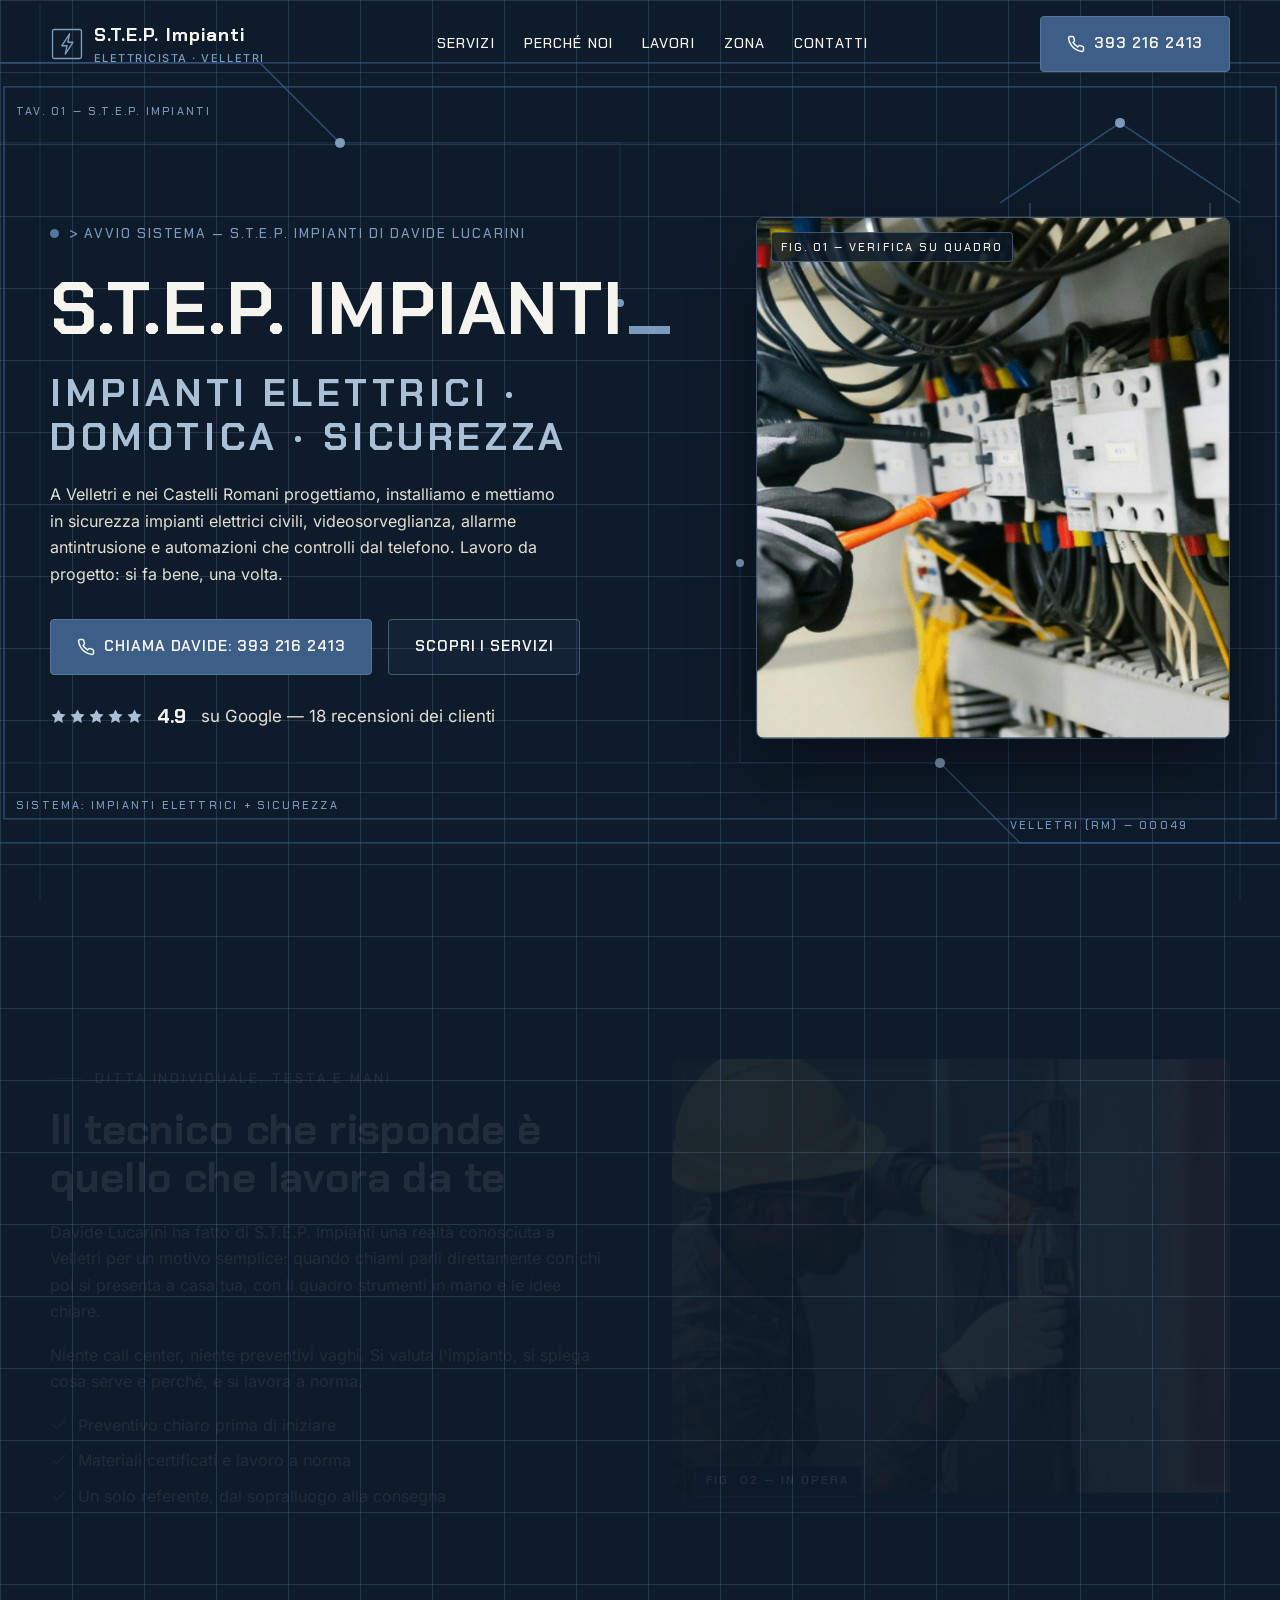
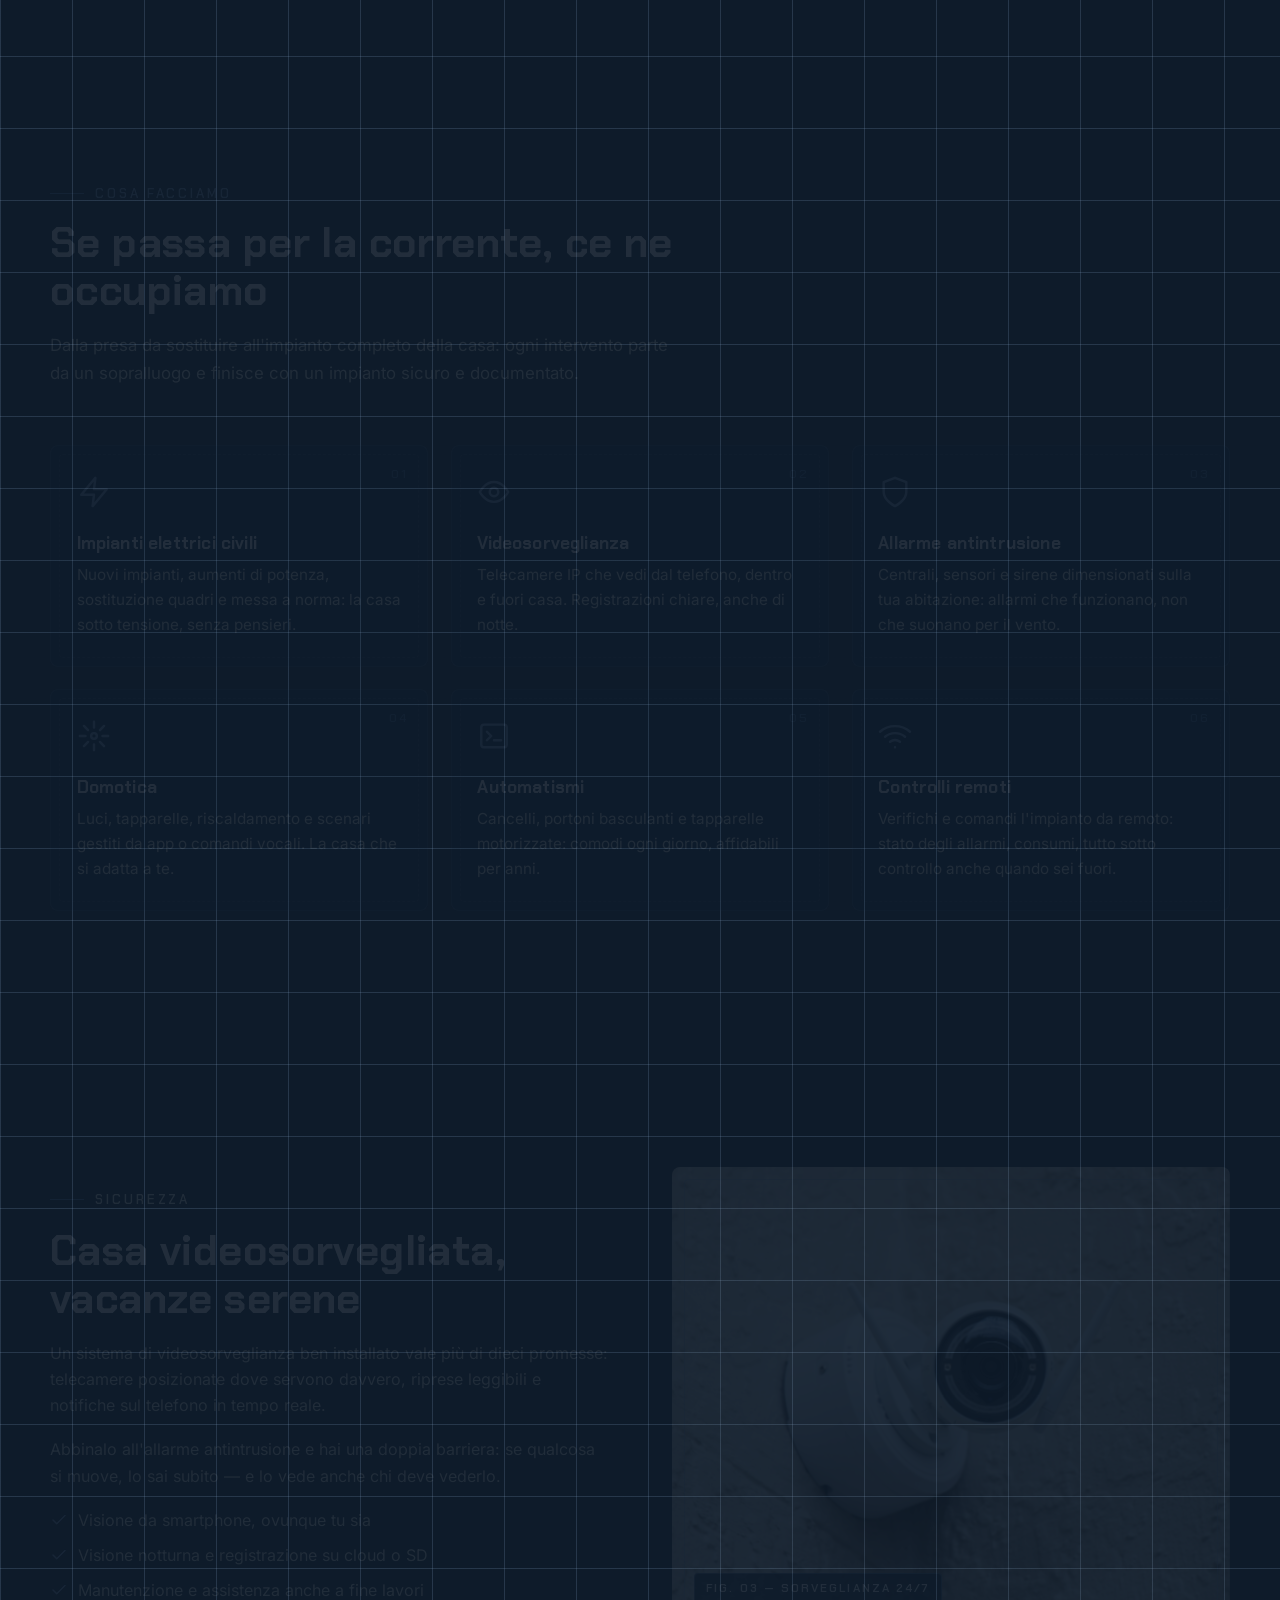
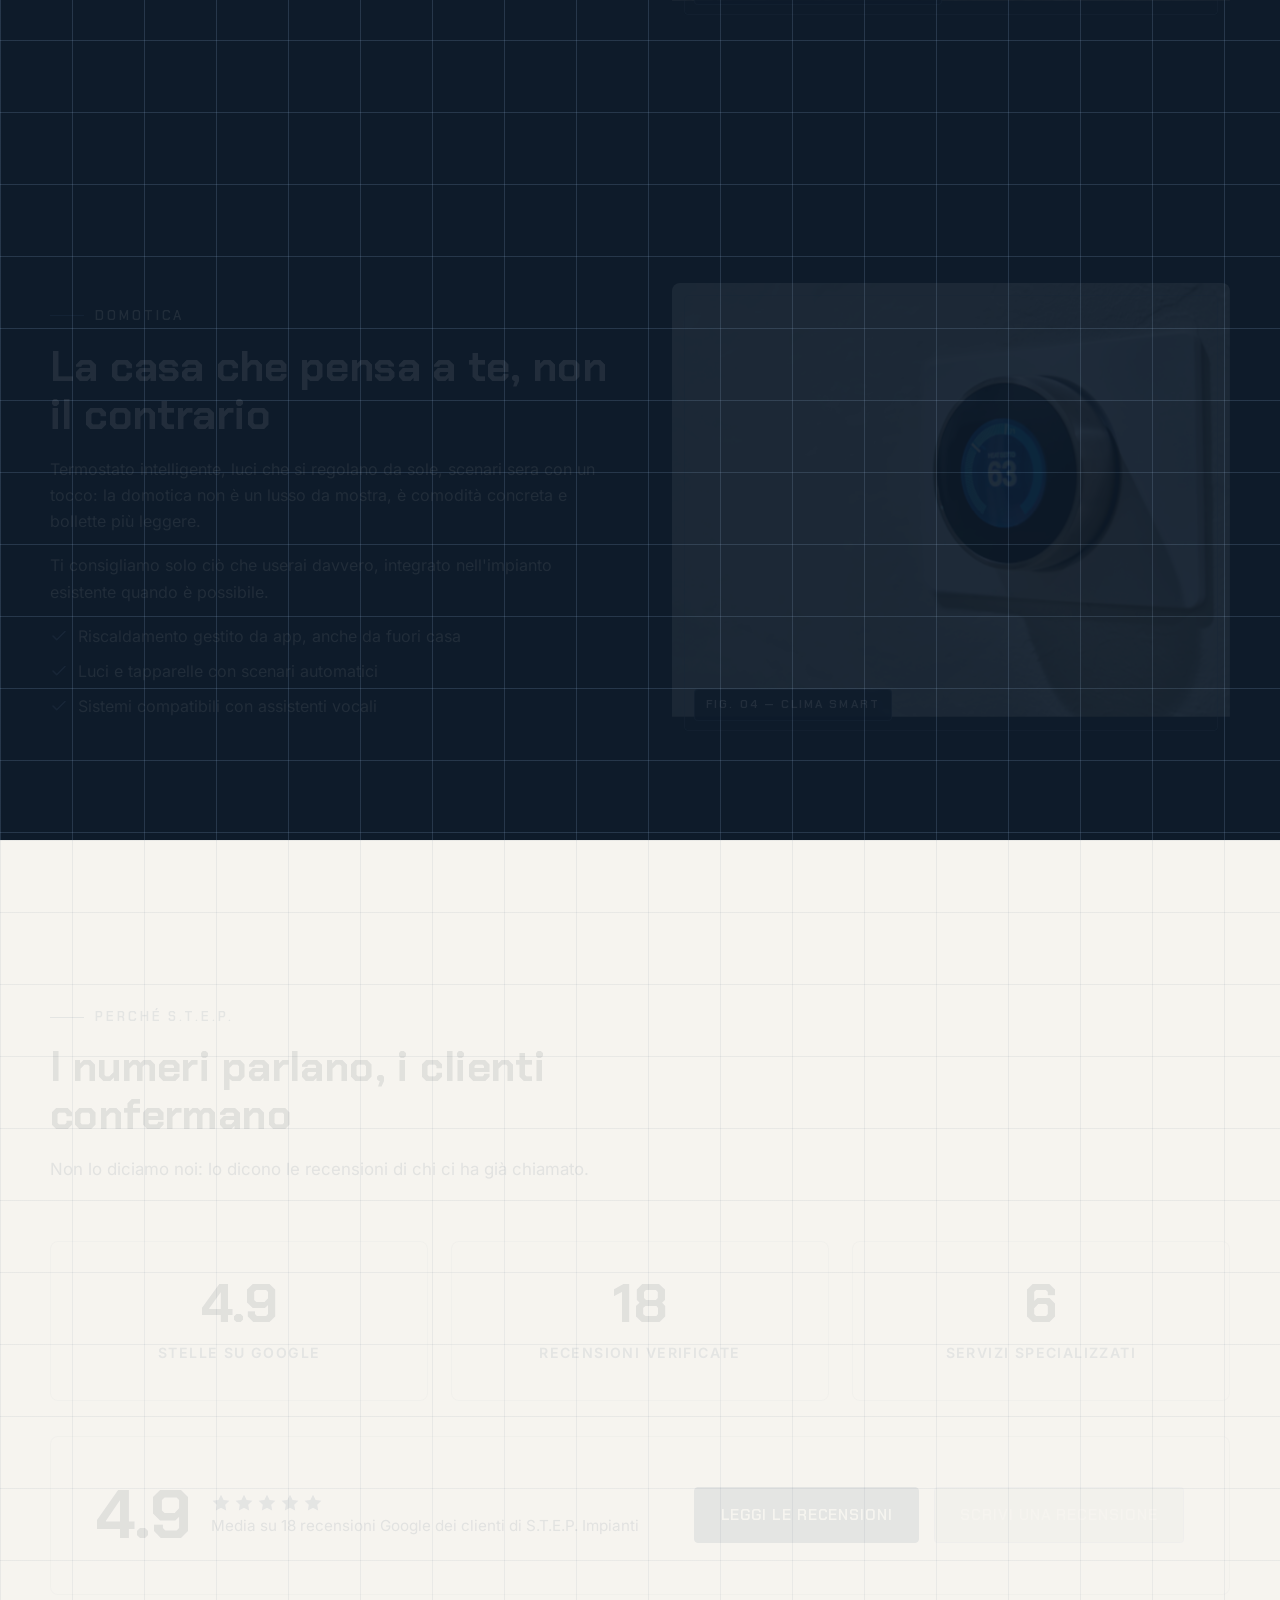
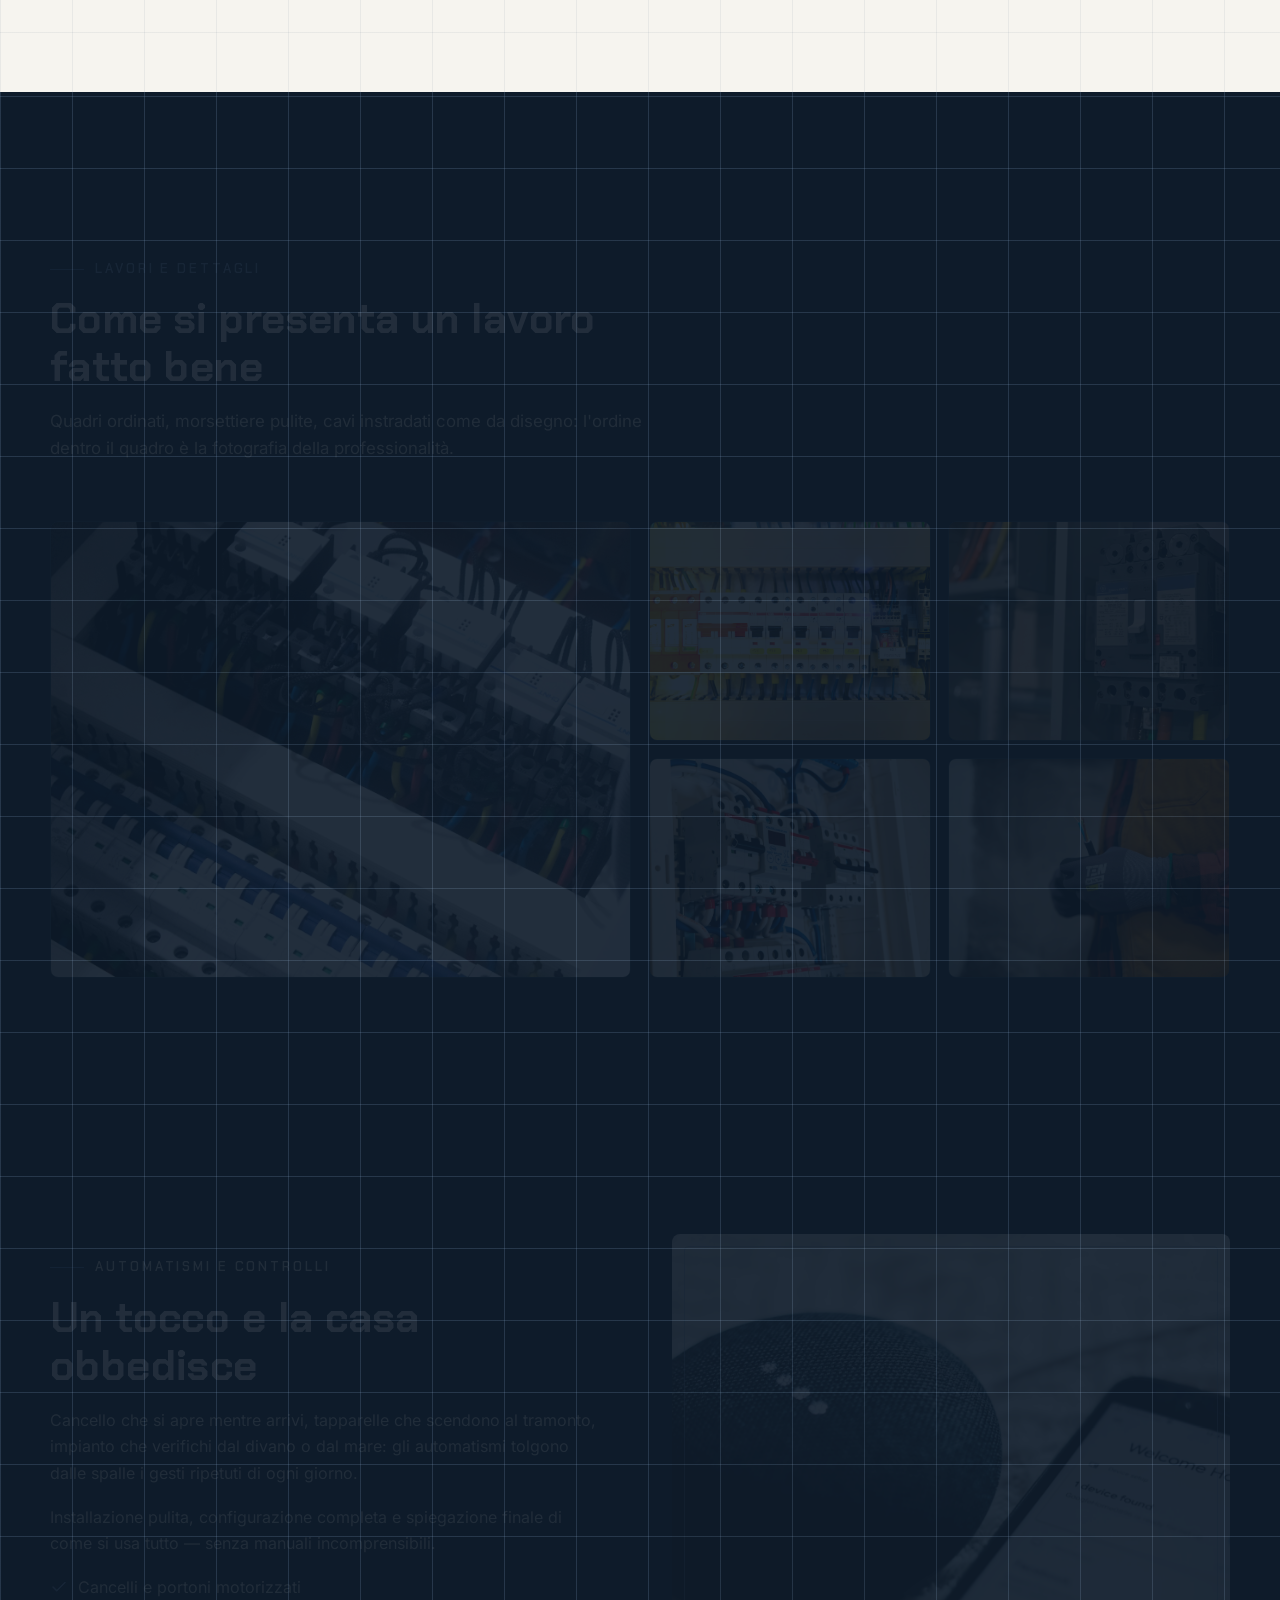
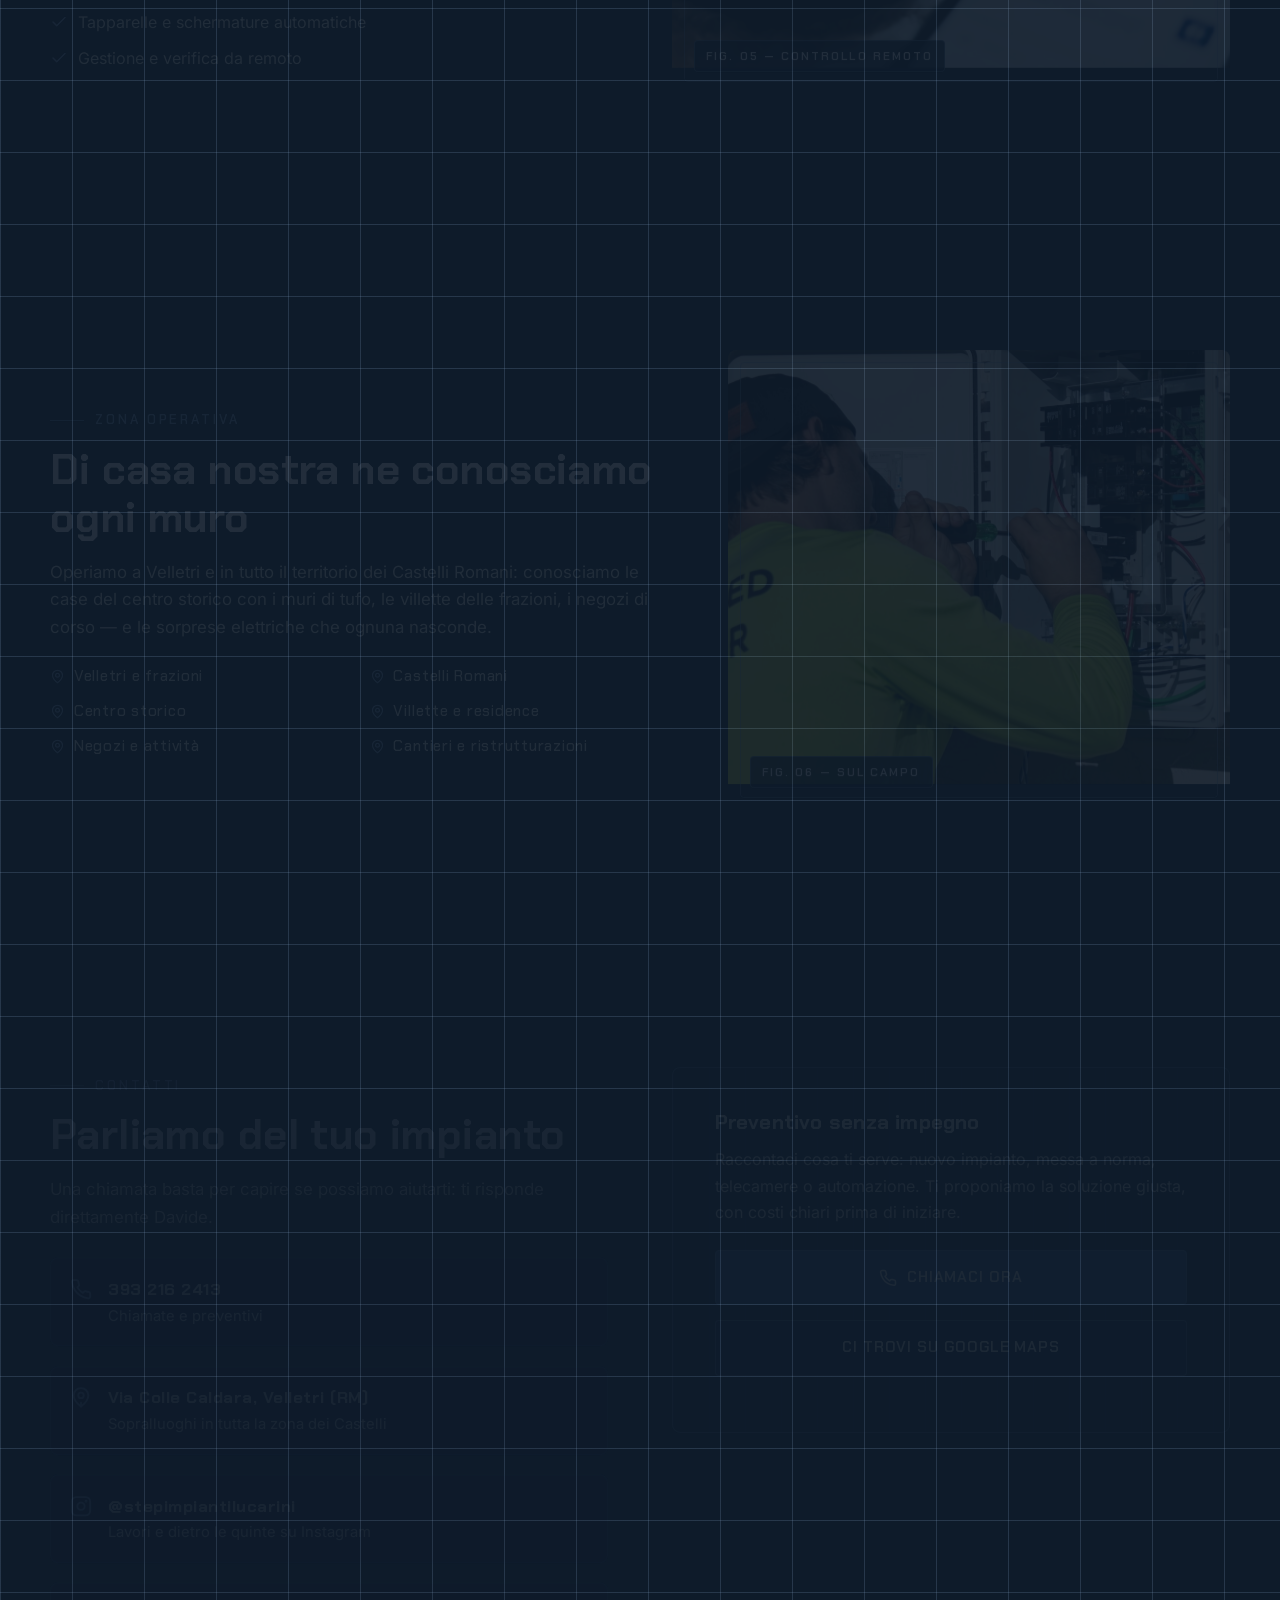
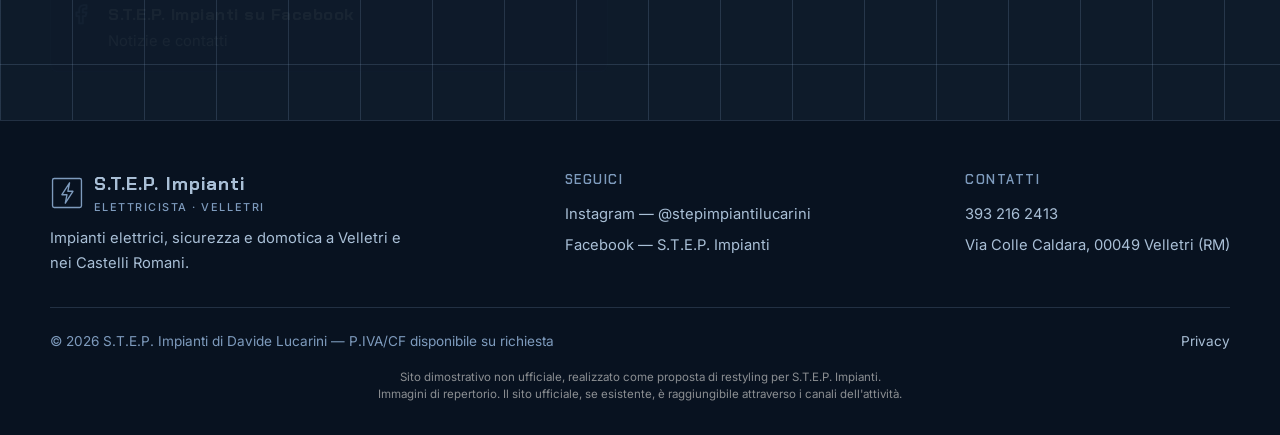
==== commit 72152b03: "Legale: noindex + disclaimer sito dimostrativo (outreach)" ====
--- a/index.html
+++ b/index.html
@@ -2,14 +2,13 @@
 <html lang="it">
 <head>
 <meta charset="UTF-8">
+<meta name="robots" content="noindex, nofollow">
 <meta name="viewport" content="width=device-width, initial-scale=1.0">
 <title>S.T.E.P. Impianti — Elettricista a Velletri | Impianti, Domotica, Sicurezza</title>
 <meta name="description" content="S.T.E.P. Impianti di Davide Lucarini, elettricista a Velletri: impianti elettrici civili, videosorveglianza, allarme antintrusione, domotica e automatismi. 4.9 stelle su Google. Chiama il 393 216 2413 per un preventivo.">
-<link rel="canonical" href="https://dawiddroz.github.io/step-impianti-velletri/">
 <meta property="og:type" content="website">
 <meta property="og:title" content="S.T.E.P. Impianti — Elettricista a Velletri">
 <meta property="og:description" content="Impianti elettrici, videosorveglianza, domotica e automatismi a Velletri e nei Castelli Romani. 4.9 stelle su 18 recensioni Google.">
-<meta property="og:url" content="https://dawiddroz.github.io/step-impianti-velletri/">
 <meta property="og:image" content="https://dawiddroz.github.io/step-impianti-velletri/img/hero-impianto.jpg">
 <meta property="og:locale" content="it_IT">
 <meta name="theme-color" content="#0E1B2A">
@@ -456,6 +455,7 @@
       <a href="privacy.html">Privacy</a>
     </div>
   </div>
+<p class="demo-disclaimer">Sito dimostrativo non ufficiale, realizzato come proposta di restyling per S.T.E.P. Impianti. Immagini di repertorio. Il sito ufficiale, se esistente, è raggiungibile attraverso i canali dell'attività.</p>
 </footer>
 
 <!-- ============ STICKY CTA ============ -->
--- a/css/base.css
+++ b/css/base.css
@@ -173,3 +173,9 @@
   outline: 2px solid var(--steel-300);
   outline-offset: 3px;
 }
+
+/* Disclaimer demo (outreach) */
+.demo-disclaimer {
+  font-size: 0.72rem; opacity: 0.55; line-height: 1.5;
+  max-width: 560px; margin: 1rem auto 0; text-align: center; padding: 0 1rem;
+}
